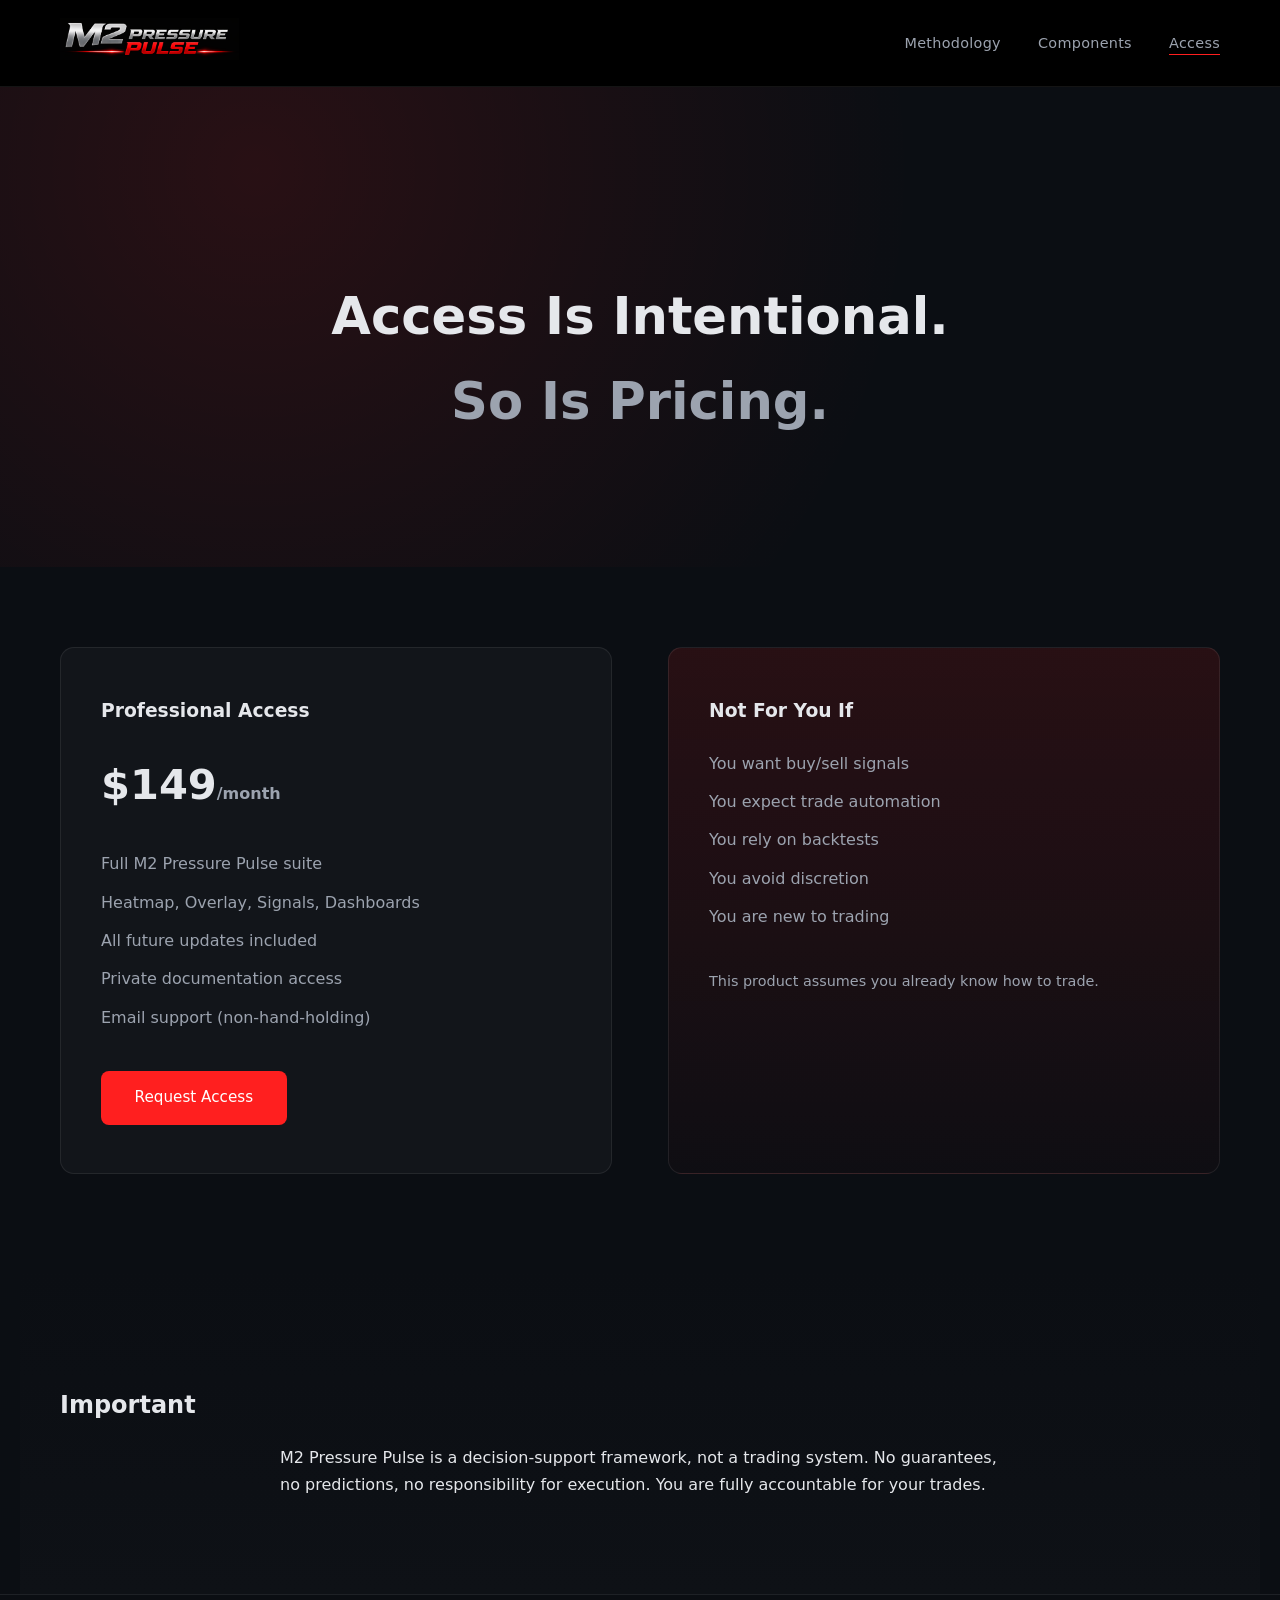
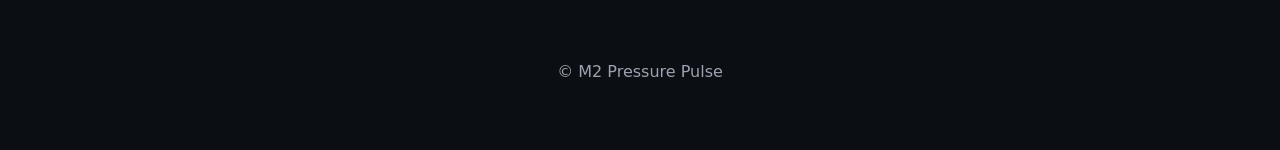
==== pricing.html @ 41ab306d "Add files via upload" ====
<!DOCTYPE html>
<html lang="en">
<head>
  <meta charset="UTF-8" />
  <title>M2 Pressure Pulse — Access</title>
  <meta name="viewport" content="width=device-width, initial-scale=1.0" />
  <link rel="stylesheet" href="styles.css" />
</head>
<body>

<!-- ================= HEADER ================= -->
<header class="site-header">
  <div class="header-inner">
    <div class="logo">
      <img src="logo.png" alt="M2 Pressure Pulse Logo" />
    </div>

    <nav class="nav">
      <a href="index.html#methodology">Methodology</a>
      <a href="index.html#components">Components</a>
      <a href="pricing.html" class="nav-cta">Access</a>
    </nav>
  </div>
</header>

<!-- ================= PRICING HERO ================= -->
<section class="hero hero-offset">
  <div class="hero-inner pricing-hero">

    <h1>
      Access Is Intentional.<br />
      <span>So Is Pricing.</span>
    </h1>

    <p class="hero-sub">
      
    </p>

  </div>
</section>

<!-- ================= PRICING ================= -->
<section class="section pricing-section">

  <div class="pricing-grid">

    <!-- CORE PLAN -->
    <div class="pricing-card">
      <h3>Professional Access</h3>

      <div class="price">
        $149<span>/month</span>
      </div>

      <ul>
        <li>Full M2 Pressure Pulse suite</li>
        <li>Heatmap, Overlay, Signals, Dashboards</li>
        <li>All future updates included</li>
        <li>Private documentation access</li>
        <li>Email support (non-hand-holding)</li>
      </ul>

      <a class="btn primary">Request Access</a>
    </div>

    <!-- FILTER CARD -->
    <div class="pricing-card pricing-filter">
      <h3>Not For You If</h3>

      <ul>
        <li>You want buy/sell signals</li>
        <li>You expect trade automation</li>
        <li>You rely on backtests</li>
        <li>You avoid discretion</li>
        <li>You are new to trading</li>
      </ul>

      <p class="filter-note">
        This product assumes you already know how to trade.
      </p>
    </div>

  </div>

</section>

<!-- ================= DISCLAIMER ================= -->
<section class="section section-dark">
  <h2>Important</h2>

  <p class="muted max-text">
    M2 Pressure Pulse is a decision-support framework, not a trading system.
    No guarantees, no predictions, no responsibility for execution.
    You are fully accountable for your trades.
  </p>
</section>

<!-- ================= FOOTER ================= -->
<footer>
  <p>© M2 Pressure Pulse</p>
</footer>

</body>
</html>
---- styles.css ----
:root {
  --bg: #0b0e13;
  --bg-soft: #0e1116;
  --fg: #e5e7eb;
  --muted: #9ca3af;
  --accent: #ff1f1f;
  --border: rgba(255,255,255,0.08);
}

* {
  box-sizing: border-box;
}

body {
  margin: 0;
  font-family: Inter, system-ui, sans-serif;
  background: var(--bg);
  color: var(--fg);
  line-height: 1.65;
}

/* ================= HEADER ================= */
.site-header {
  position: fixed;
  top: 0;
  width: 100%;
  background: #000;
  border-bottom: 1px solid var(--border);
  z-index: 100;
}

.header-inner {
  max-width: 1240px;
  margin: auto;
  padding: 1.1rem 2.5rem;
  display: flex;
  align-items: center;
  justify-content: space-between;
}

.logo img {
  height: 42px;
}

.nav a {
  margin-left: 2rem;
  text-decoration: none;
  color: var(--muted);
  font-size: 0.9rem;
  letter-spacing: 0.02em;
}

.nav a:hover {
  color: var(--fg);
}

.nav-cta {
  border-bottom: 1px solid var(--accent);
  padding-bottom: 3px;
}

/* ================= HERO ================= */
.hero {
  position: relative;
  background: radial-gradient(
    circle at 20% 30%,
    rgba(255,31,31,0.12),
    transparent 60%
  );
}

.hero-offset {
  padding-top: 8rem;
}

.hero-bg-glow {
  position: absolute;
  inset: 0;
  background: linear-gradient(180deg, transparent, var(--bg));
  pointer-events: none;
}

.hero-inner {
  max-width: 1240px;
  margin: auto;
  padding: 6.5rem 2.5rem;
  position: relative;
}

.hero-grid {
  display: grid;
  grid-template-columns: 1.2fr 0.8fr;
  gap: 5rem;
  align-items: center;
}

.hero h1 {
  font-size: 3.2rem;
  font-weight: 600;
  margin-bottom: 1.2rem;
}

.hero h1 span {
  color: var(--muted);
}

.hero-sub {
  font-size: 1.1rem;
  color: var(--muted);
  max-width: 620px;
}

/* ================= HERO VISUAL ================= */
.visual-frame {
  position: relative;
  padding: 1rem;
  border-radius: 16px;
  background: linear-gradient(
    180deg,
    rgba(255,255,255,0.06),
    rgba(255,255,255,0.01)
  );
}

.visual-frame img {
  width: 100%;
  border-radius: 12px;
}

/* ================= CTA ================= */
.cta {
  margin-top: 2.5rem;
}

.btn {
  display: inline-block;
  padding: 0.9rem 2.1rem;
  border-radius: 8px;
  text-decoration: none;
  font-size: 0.95rem;
}

.primary {
  background: var(--accent);
  color: #fff;
}

.secondary {
  border: 1px solid var(--muted);
  color: var(--muted);
  margin-left: 1rem;
}

.large {
  font-size: 1.05rem;
  padding: 1rem 2.5rem;
}

/* ================= SECTIONS ================= */
.section {
  max-width: 1240px;
  margin: auto;
  padding: 6rem 2.5rem;
}

.section-dark {
  background: linear-gradient(180deg, var(--bg), var(--bg-soft));
}

.section-accent {
  background: radial-gradient(
    circle at center,
    rgba(255,31,31,0.15),
    transparent 70%
  );
  text-align: center;
}

.section-header {
  max-width: 600px;
  margin-bottom: 4rem;
}

.section-sub {
  color: var(--muted);
  margin-top: 0.75rem;
}

/* ================= PHILOSOPHY ================= */
.philosophy-grid {
  display: grid;
  grid-template-columns: 1fr 1fr;
  gap: 3rem;
}

/* ================= COMPONENTS ================= */
.component-grid {
  display: grid;
  grid-template-columns: repeat(auto-fit, minmax(280px, 1fr));
  gap: 3rem;
}

.card {
  border-radius: 14px;
  background: rgba(255,255,255,0.03);
  border: 1px solid var(--border);
}

.card-component {
  display: flex;
  flex-direction: column;
  overflow: hidden;
  min-height: 460px;
}

.card-content {
  padding: 2rem;
}

.card-content p {
  color: var(--muted);
}

.card-image {
  height: 190px;
  border-top: 1px solid var(--border);
}

.card-image img {
  width: 100%;
  height: 100%;
  object-fit: cover;
  opacity: 0.92;
}

/* ================= ACCESS ================= */
.access-lead {
  max-width: 560px;
  margin: auto;
  margin-bottom: 3rem;
  color: var(--muted);
}

/* ================= FOOTER ================= */
footer {
  padding: 3rem;
  text-align: center;
  color: var(--muted);
  border-top: 1px solid var(--border);
}

/* ================= MOBILE ================= */
@media (max-width: 900px) {
  .hero-grid,
  .philosophy-grid {
    grid-template-columns: 1fr;
  }

  .hero h1 {
    font-size: 2.4rem;
  }
}

/* ================= PRICING ================= */
.pricing-hero {
  text-align: center;
}

.pricing-section {
  padding-top: 5rem;
}

.pricing-grid {
  display: grid;
  grid-template-columns: 1fr 1fr;
  gap: 3.5rem;
  align-items: stretch;
}

.pricing-card {
  border: 1px solid var(--border);
  border-radius: 14px;
  padding: 3rem 2.5rem;
  background: rgba(255,255,255,0.03);
}

.pricing-card h3 {
  margin-top: 0;
  margin-bottom: 1.5rem;
}

.price {
  font-size: 2.6rem;
  font-weight: 600;
  margin-bottom: 2rem;
}

.price span {
  font-size: 1rem;
  color: var(--muted);
}

.pricing-card ul {
  list-style: none;
  padding-left: 0;
  margin-bottom: 2.5rem;
}

.pricing-card li {
  margin-bottom: 0.75rem;
  color: var(--muted);
}

/* FILTER CARD */
.pricing-filter {
  background: linear-gradient(
    180deg,
    rgba(255,31,31,0.12),
    rgba(255,31,31,0.02)
  );
}

.filter-note {
  margin-top: 2rem;
  color: var(--muted);
  font-size: 0.9rem;
}

/* TEXT LIMIT */
.max-text {
  max-width: 720px;
  margin: auto;
}

/* MOBILE */
@media (max-width: 900px) {
  .pricing-grid {
    grid-template-columns: 1fr;
  }
}
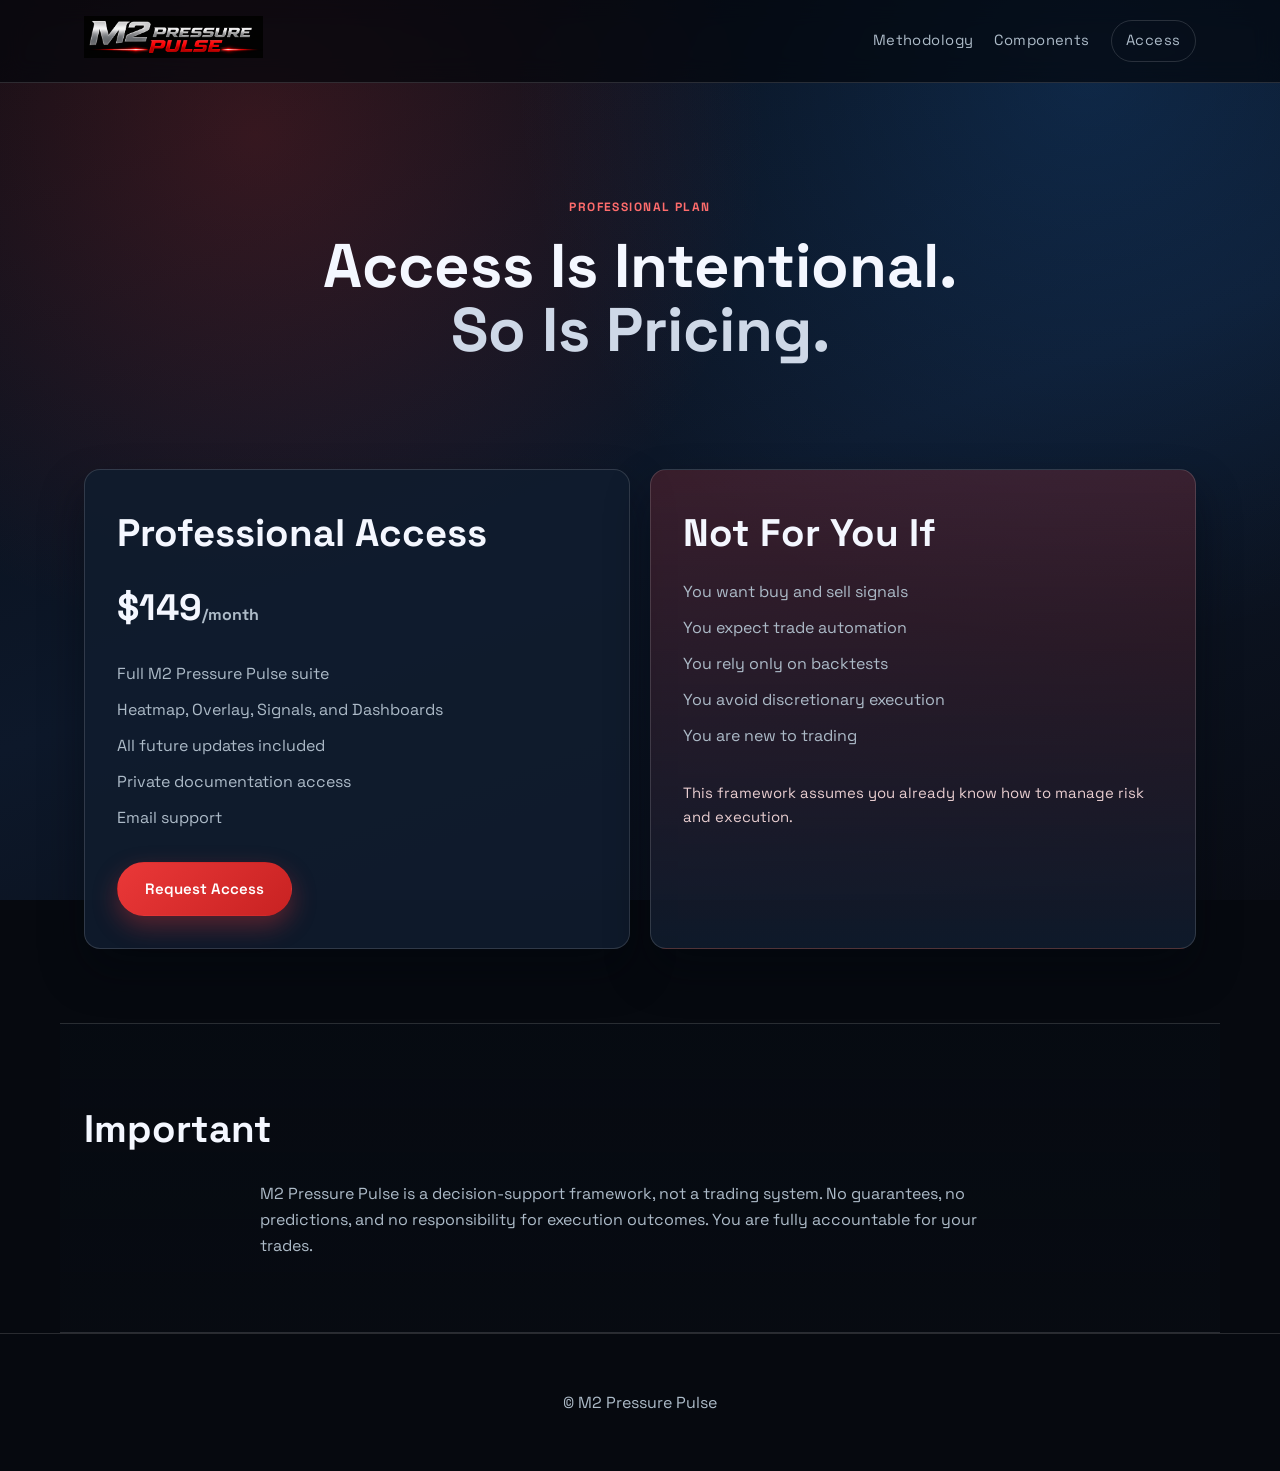
==== commit 637ab1ba: "Uplift site design and add GitHub Pages deployment workflow" ====
--- a/pricing.html
+++ b/pricing.html
@@ -1,104 +1,92 @@
-<!DOCTYPE html>
-<html lang="en">
-<head>
-  <meta charset="UTF-8" />
-  <title>M2 Pressure Pulse — Access</title>
-  <meta name="viewport" content="width=device-width, initial-scale=1.0" />
-  <link rel="stylesheet" href="styles.css" />
-</head>
-<body>
-
-<!-- ================= HEADER ================= -->
-<header class="site-header">
-  <div class="header-inner">
-    <div class="logo">
-      <img src="logo.png" alt="M2 Pressure Pulse Logo" />
-    </div>
-
-    <nav class="nav">
-      <a href="index.html#methodology">Methodology</a>
-      <a href="index.html#components">Components</a>
-      <a href="pricing.html" class="nav-cta">Access</a>
-    </nav>
-  </div>
-</header>
-
-<!-- ================= PRICING HERO ================= -->
-<section class="hero hero-offset">
-  <div class="hero-inner pricing-hero">
-
-    <h1>
-      Access Is Intentional.<br />
-      <span>So Is Pricing.</span>
-    </h1>
-
-    <p class="hero-sub">
-      
-    </p>
-
-  </div>
-</section>
-
-<!-- ================= PRICING ================= -->
-<section class="section pricing-section">
-
-  <div class="pricing-grid">
-
-    <!-- CORE PLAN -->
-    <div class="pricing-card">
-      <h3>Professional Access</h3>
-
-      <div class="price">
-        $149<span>/month</span>
-      </div>
-
-      <ul>
-        <li>Full M2 Pressure Pulse suite</li>
-        <li>Heatmap, Overlay, Signals, Dashboards</li>
-        <li>All future updates included</li>
-        <li>Private documentation access</li>
-        <li>Email support (non-hand-holding)</li>
-      </ul>
-
-      <a class="btn primary">Request Access</a>
-    </div>
-
-    <!-- FILTER CARD -->
-    <div class="pricing-card pricing-filter">
-      <h3>Not For You If</h3>
-
-      <ul>
-        <li>You want buy/sell signals</li>
-        <li>You expect trade automation</li>
-        <li>You rely on backtests</li>
-        <li>You avoid discretion</li>
-        <li>You are new to trading</li>
-      </ul>
-
-      <p class="filter-note">
-        This product assumes you already know how to trade.
-      </p>
-    </div>
-
-  </div>
-
-</section>
-
-<!-- ================= DISCLAIMER ================= -->
-<section class="section section-dark">
-  <h2>Important</h2>
-
-  <p class="muted max-text">
-    M2 Pressure Pulse is a decision-support framework, not a trading system.
-    No guarantees, no predictions, no responsibility for execution.
-    You are fully accountable for your trades.
-  </p>
-</section>
-
-<!-- ================= FOOTER ================= -->
-<footer>
-  <p>© M2 Pressure Pulse</p>
-</footer>
-
-</body>
+<!DOCTYPE html>
+<html lang="en">
+<head>
+  <meta charset="UTF-8" />
+  <meta name="viewport" content="width=device-width, initial-scale=1.0" />
+  <title>M2 Pressure Pulse - Access</title>
+  <meta name="description" content="Request professional access to the M2 Pressure Pulse suite." />
+  <link rel="preconnect" href="https://fonts.googleapis.com" />
+  <link rel="preconnect" href="https://fonts.gstatic.com" crossorigin />
+  <link href="https://fonts.googleapis.com/css2?family=Space+Grotesk:wght@400;500;600;700&display=swap" rel="stylesheet" />
+  <link rel="stylesheet" href="styles.css" />
+</head>
+<body>
+<div class="page-bg"></div>
+
+<header class="site-header">
+  <div class="header-inner">
+    <a class="logo" href="index.html">
+      <img src="logo.png" alt="M2 Pressure Pulse logo" />
+    </a>
+
+    <nav class="nav">
+      <a href="index.html#methodology">Methodology</a>
+      <a href="index.html#components">Components</a>
+      <a href="pricing.html" class="nav-cta">Access</a>
+    </nav>
+  </div>
+</header>
+
+<main>
+  <section class="hero hero-offset">
+    <div class="hero-inner pricing-hero reveal">
+      <p class="kicker">Professional Plan</p>
+      <h1>
+        Access Is Intentional.<br />
+        <span>So Is Pricing.</span>
+      </h1>
+    </div>
+  </section>
+
+  <section class="section pricing-section">
+    <div class="pricing-grid">
+      <article class="pricing-card reveal">
+        <h2>Professional Access</h2>
+        <div class="price">
+          $149<span>/month</span>
+        </div>
+
+        <ul>
+          <li>Full M2 Pressure Pulse suite</li>
+          <li>Heatmap, Overlay, Signals, and Dashboards</li>
+          <li>All future updates included</li>
+          <li>Private documentation access</li>
+          <li>Email support</li>
+        </ul>
+
+        <a class="btn primary" href="#">Request Access</a>
+      </article>
+
+      <article class="pricing-card pricing-filter reveal-delay">
+        <h2>Not For You If</h2>
+        <ul>
+          <li>You want buy and sell signals</li>
+          <li>You expect trade automation</li>
+          <li>You rely only on backtests</li>
+          <li>You avoid discretionary execution</li>
+          <li>You are new to trading</li>
+        </ul>
+
+        <p class="filter-note">
+          This framework assumes you already know how to manage risk and execution.
+        </p>
+      </article>
+    </div>
+  </section>
+
+  <section class="section section-dark">
+    <h2>Important</h2>
+
+    <p class="muted max-text">
+      M2 Pressure Pulse is a decision-support framework, not a trading system.
+      No guarantees, no predictions, and no responsibility for execution outcomes.
+      You are fully accountable for your trades.
+    </p>
+  </section>
+</main>
+
+<footer>
+  <p>&copy; M2 Pressure Pulse</p>
+</footer>
+</body>
 </html>
--- a/styles.css
+++ b/styles.css
@@ -1,340 +1,435 @@
-:root {
-  --bg: #0b0e13;
-  --bg-soft: #0e1116;
-  --fg: #e5e7eb;
-  --muted: #9ca3af;
-  --accent: #ff1f1f;
-  --border: rgba(255,255,255,0.08);
+:root {
+  --bg: #06090f;
+  --bg-soft: #0f1725;
+  --surface: rgba(15, 23, 37, 0.74);
+  --surface-strong: rgba(16, 28, 46, 0.9);
+  --fg: #f4f7ff;
+  --muted: #adbbc8;
+  --accent: #ea3838;
+  --accent-soft: rgba(234, 56, 56, 0.2);
+  --line: rgba(255, 255, 255, 0.14);
+  --shadow: 0 22px 44px rgba(2, 6, 14, 0.45);
+}
+
+* {
+  box-sizing: border-box;
+}
+
+html {
+  scroll-behavior: smooth;
+}
+
+body {
+  margin: 0;
+  font-family: "Space Grotesk", "Segoe UI", sans-serif;
+  background: var(--bg);
+  color: var(--fg);
+  line-height: 1.6;
+}
+
+.page-bg {
+  position: fixed;
+  inset: 0;
+  pointer-events: none;
+  z-index: -1;
+  background:
+    radial-gradient(circle at 20% 15%, rgba(234, 56, 56, 0.2), transparent 40%),
+    radial-gradient(circle at 85% 8%, rgba(33, 140, 255, 0.17), transparent 42%),
+    linear-gradient(160deg, #070b12 0%, #0d182a 55%, #090c14 100%);
+}
+
+.site-header {
+  position: fixed;
+  top: 0;
+  width: 100%;
+  backdrop-filter: blur(12px);
+  background: rgba(3, 6, 12, 0.7);
+  border-bottom: 1px solid var(--line);
+  z-index: 100;
+}
+
+.header-inner {
+  max-width: 1160px;
+  margin: 0 auto;
+  padding: 1rem 1.5rem;
+  display: flex;
+  align-items: center;
+  justify-content: space-between;
+}
+
+.logo img {
+  height: 42px;
+}
+
+.nav {
+  display: flex;
+  align-items: center;
+  gap: 1.3rem;
+}
+
+.nav a {
+  text-decoration: none;
+  color: var(--muted);
+  font-size: 0.92rem;
+  letter-spacing: 0.03em;
+  transition: color 0.25s ease;
+}
+
+.nav a:hover {
+  color: var(--fg);
+}
+
+.nav-cta {
+  color: var(--fg);
+  padding: 0.5rem 0.9rem;
+  border: 1px solid var(--line);
+  border-radius: 999px;
+}
+
+.hero {
+  position: relative;
+}
+
+.hero-offset {
+  padding-top: 6rem;
+}
+
+.hero-bg-glow {
+  position: absolute;
+  inset: 0;
+  background: linear-gradient(180deg, transparent, rgba(6, 9, 15, 0.68));
+  pointer-events: none;
+}
+
+.hero-inner {
+  max-width: 1160px;
+  margin: 0 auto;
+  padding: 6.4rem 1.5rem 4.4rem;
+  position: relative;
+}
+
+.hero-grid {
+  display: grid;
+  grid-template-columns: 1.15fr 0.85fr;
+  gap: 3rem;
+  align-items: center;
+}
+
+.kicker {
+  margin: 0 0 1rem;
+  color: #ff6c6c;
+  text-transform: uppercase;
+  letter-spacing: 0.12em;
+  font-size: 0.75rem;
+  font-weight: 700;
+}
+
+.hero h1 {
+  margin: 0;
+  font-size: clamp(2.3rem, 6vw, 3.85rem);
+  line-height: 1.04;
+}
+
+.hero h1 span {
+  color: #ced8e7;
+}
+
+.hero-sub {
+  font-size: 1.08rem;
+  color: var(--muted);
+  max-width: 640px;
+  margin-top: 1.4rem;
+}
+
+.visual-frame {
+  padding: 0.9rem;
+  border-radius: 18px;
+  border: 1px solid var(--line);
+  background: linear-gradient(180deg, rgba(255, 255, 255, 0.09), rgba(255, 255, 255, 0.01));
+  box-shadow: var(--shadow);
+}
+
+.visual-frame img {
+  width: 100%;
+  display: block;
+  border-radius: 11px;
+}
+
+.cta {
+  margin-top: 2.1rem;
+  display: flex;
+  flex-wrap: wrap;
+  gap: 0.8rem;
+}
+
+.btn {
+  display: inline-block;
+  padding: 0.88rem 1.7rem;
+  border-radius: 999px;
+  text-decoration: none;
+  font-weight: 600;
+  font-size: 0.94rem;
+  border: 1px solid transparent;
+  transition: transform 0.2s ease, box-shadow 0.2s ease, background 0.2s ease;
+}
+
+.btn:hover {
+  transform: translateY(-1px);
+}
+
+.primary {
+  background: linear-gradient(135deg, #ea3838, #c82222);
+  color: #fff;
+  box-shadow: 0 10px 24px rgba(234, 56, 56, 0.34);
+}
+
+.secondary {
+  border-color: var(--line);
+  color: var(--fg);
+  background: rgba(255, 255, 255, 0.03);
+}
+
+.large {
+  font-size: 1rem;
+  padding: 1rem 2.3rem;
+}
+
+.section {
+  max-width: 1160px;
+  margin: 0 auto;
+  padding: 4.6rem 1.5rem;
+}
+
+.section h2 {
+  margin: 0;
+  font-size: clamp(1.7rem, 4vw, 2.4rem);
+}
+
+.section-dark {
+  border-top: 1px solid var(--line);
+  border-bottom: 1px solid var(--line);
+  background: linear-gradient(180deg, rgba(8, 14, 23, 0.4), rgba(8, 12, 19, 0.65));
+}
+
+.section-header {
+  max-width: 680px;
+  margin-bottom: 2.3rem;
+}
+
+.section-sub,
+.muted {
+  color: var(--muted);
+}
+
+.philosophy-grid {
+  display: grid;
+  grid-template-columns: 1fr 1fr;
+  gap: 2rem;
+  margin-top: 1.6rem;
+}
+
+.component-grid {
+  display: grid;
+  grid-template-columns: repeat(2, minmax(0, 1fr));
+  gap: 1.2rem;
+}
+
+.card {
+  border-radius: 16px;
+  border: 1px solid var(--line);
+  background: var(--surface);
+  box-shadow: var(--shadow);
+}
+
+.card-component {
+  min-height: 218px;
+  position: relative;
+  overflow: hidden;
+}
+
+.card-component::after {
+  content: "";
+  position: absolute;
+  inset: 0;
+  background: linear-gradient(120deg, transparent 40%, var(--accent-soft), transparent 82%);
+  opacity: 0;
+  transition: opacity 0.3s ease;
+}
+
+.card-component:hover::after {
+  opacity: 1;
+}
+
+.card-content {
+  padding: 1.8rem;
+  position: relative;
+  z-index: 2;
+}
+
+.card-label {
+  margin: 0 0 0.8rem;
+  color: #ff7d7d;
+  font-size: 0.75rem;
+  font-weight: 700;
+  letter-spacing: 0.1em;
+}
+
+.card-content h3 {
+  margin: 0;
+  font-size: 1.4rem;
+}
+
+.card-content p {
+  margin-top: 0.75rem;
+  color: var(--muted);
+}
+
+.section-accent {
+  text-align: center;
+  padding-top: 4.2rem;
+  padding-bottom: 5.6rem;
+}
+
+.access-lead {
+  max-width: 560px;
+  margin: 1.1rem auto 0;
+  color: var(--muted);
+}
+
+.pricing-hero {
+  text-align: center;
+}
+
+.pricing-section {
+  padding-top: 2.3rem;
+}
+
+.pricing-grid {
+  display: grid;
+  grid-template-columns: 1fr 1fr;
+  gap: 1.2rem;
+  align-items: stretch;
+}
+
+.pricing-card {
+  border: 1px solid var(--line);
+  border-radius: 16px;
+  padding: 2rem;
+  background: var(--surface-strong);
+  box-shadow: var(--shadow);
+}
+
+.pricing-card h2 {
+  margin-top: 0;
+  margin-bottom: 1rem;
+}
+
+.price {
+  font-size: 2.3rem;
+  font-weight: 700;
+  margin-bottom: 1.4rem;
+}
+
+.price span {
+  font-size: 1rem;
+  color: var(--muted);
+}
+
+.pricing-card ul {
+  list-style: none;
+  padding-left: 0;
+  margin-bottom: 2rem;
+}
+
+.pricing-card li {
+  margin-bottom: 0.65rem;
+  color: var(--muted);
+}
+
+.pricing-filter {
+  background: linear-gradient(180deg, rgba(234, 56, 56, 0.2), rgba(16, 28, 46, 0.88));
+}
+
+.filter-note {
+  margin-top: 1.5rem;
+  color: #e9ced0;
+  font-size: 0.93rem;
+}
+
+.max-text {
+  max-width: 760px;
+  margin: 1.4rem auto 0;
+}
+
+footer {
+  padding: 2.5rem 1rem;
+  text-align: center;
+  color: var(--muted);
+  border-top: 1px solid var(--line);
+}
+
+.reveal,
+.reveal-delay {
+  animation: rise 0.65s ease both;
+}
+
+.reveal-delay {
+  animation-delay: 0.18s;
+}
+
+@keyframes rise {
+  from {
+    opacity: 0;
+    transform: translateY(10px);
+  }
+  to {
+    opacity: 1;
+    transform: translateY(0);
+  }
+}
+
+@media (max-width: 980px) {
+  .hero-grid,
+  .philosophy-grid,
+  .pricing-grid,
+  .component-grid {
+    grid-template-columns: 1fr;
+  }
+
+  .hero-inner {
+    padding-top: 4.8rem;
+  }
+
+  .nav {
+    gap: 0.75rem;
+  }
+
+  .nav a {
+    font-size: 0.82rem;
+  }
+}
+
+@media (max-width: 640px) {
+  .header-inner {
+    padding: 0.9rem 0.95rem;
+  }
+
+  .logo img {
+    height: 35px;
+  }
+
+  .hero-offset {
+    padding-top: 5.5rem;
+  }
+
+  .hero-inner,
+  .section {
+    padding-left: 0.95rem;
+    padding-right: 0.95rem;
+  }
+
+  .btn {
+    width: 100%;
+    text-align: center;
+  }
 }
-
-* {
-  box-sizing: border-box;
-}
-
-body {
-  margin: 0;
-  font-family: Inter, system-ui, sans-serif;
-  background: var(--bg);
-  color: var(--fg);
-  line-height: 1.65;
-}
-
-/* ================= HEADER ================= */
-.site-header {
-  position: fixed;
-  top: 0;
-  width: 100%;
-  background: #000;
-  border-bottom: 1px solid var(--border);
-  z-index: 100;
-}
-
-.header-inner {
-  max-width: 1240px;
-  margin: auto;
-  padding: 1.1rem 2.5rem;
-  display: flex;
-  align-items: center;
-  justify-content: space-between;
-}
-
-.logo img {
-  height: 42px;
-}
-
-.nav a {
-  margin-left: 2rem;
-  text-decoration: none;
-  color: var(--muted);
-  font-size: 0.9rem;
-  letter-spacing: 0.02em;
-}
-
-.nav a:hover {
-  color: var(--fg);
-}
-
-.nav-cta {
-  border-bottom: 1px solid var(--accent);
-  padding-bottom: 3px;
-}
-
-/* ================= HERO ================= */
-.hero {
-  position: relative;
-  background: radial-gradient(
-    circle at 20% 30%,
-    rgba(255,31,31,0.12),
-    transparent 60%
-  );
-}
-
-.hero-offset {
-  padding-top: 8rem;
-}
-
-.hero-bg-glow {
-  position: absolute;
-  inset: 0;
-  background: linear-gradient(180deg, transparent, var(--bg));
-  pointer-events: none;
-}
-
-.hero-inner {
-  max-width: 1240px;
-  margin: auto;
-  padding: 6.5rem 2.5rem;
-  position: relative;
-}
-
-.hero-grid {
-  display: grid;
-  grid-template-columns: 1.2fr 0.8fr;
-  gap: 5rem;
-  align-items: center;
-}
-
-.hero h1 {
-  font-size: 3.2rem;
-  font-weight: 600;
-  margin-bottom: 1.2rem;
-}
-
-.hero h1 span {
-  color: var(--muted);
-}
-
-.hero-sub {
-  font-size: 1.1rem;
-  color: var(--muted);
-  max-width: 620px;
-}
-
-/* ================= HERO VISUAL ================= */
-.visual-frame {
-  position: relative;
-  padding: 1rem;
-  border-radius: 16px;
-  background: linear-gradient(
-    180deg,
-    rgba(255,255,255,0.06),
-    rgba(255,255,255,0.01)
-  );
-}
-
-.visual-frame img {
-  width: 100%;
-  border-radius: 12px;
-}
-
-/* ================= CTA ================= */
-.cta {
-  margin-top: 2.5rem;
-}
-
-.btn {
-  display: inline-block;
-  padding: 0.9rem 2.1rem;
-  border-radius: 8px;
-  text-decoration: none;
-  font-size: 0.95rem;
-}
-
-.primary {
-  background: var(--accent);
-  color: #fff;
-}
-
-.secondary {
-  border: 1px solid var(--muted);
-  color: var(--muted);
-  margin-left: 1rem;
-}
-
-.large {
-  font-size: 1.05rem;
-  padding: 1rem 2.5rem;
-}
-
-/* ================= SECTIONS ================= */
-.section {
-  max-width: 1240px;
-  margin: auto;
-  padding: 6rem 2.5rem;
-}
-
-.section-dark {
-  background: linear-gradient(180deg, var(--bg), var(--bg-soft));
-}
-
-.section-accent {
-  background: radial-gradient(
-    circle at center,
-    rgba(255,31,31,0.15),
-    transparent 70%
-  );
-  text-align: center;
-}
-
-.section-header {
-  max-width: 600px;
-  margin-bottom: 4rem;
-}
-
-.section-sub {
-  color: var(--muted);
-  margin-top: 0.75rem;
-}
-
-/* ================= PHILOSOPHY ================= */
-.philosophy-grid {
-  display: grid;
-  grid-template-columns: 1fr 1fr;
-  gap: 3rem;
-}
-
-/* ================= COMPONENTS ================= */
-.component-grid {
-  display: grid;
-  grid-template-columns: repeat(auto-fit, minmax(280px, 1fr));
-  gap: 3rem;
-}
-
-.card {
-  border-radius: 14px;
-  background: rgba(255,255,255,0.03);
-  border: 1px solid var(--border);
-}
-
-.card-component {
-  display: flex;
-  flex-direction: column;
-  overflow: hidden;
-  min-height: 460px;
-}
-
-.card-content {
-  padding: 2rem;
-}
-
-.card-content p {
-  color: var(--muted);
-}
-
-.card-image {
-  height: 190px;
-  border-top: 1px solid var(--border);
-}
-
-.card-image img {
-  width: 100%;
-  height: 100%;
-  object-fit: cover;
-  opacity: 0.92;
-}
-
-/* ================= ACCESS ================= */
-.access-lead {
-  max-width: 560px;
-  margin: auto;
-  margin-bottom: 3rem;
-  color: var(--muted);
-}
-
-/* ================= FOOTER ================= */
-footer {
-  padding: 3rem;
-  text-align: center;
-  color: var(--muted);
-  border-top: 1px solid var(--border);
-}
-
-/* ================= MOBILE ================= */
-@media (max-width: 900px) {
-  .hero-grid,
-  .philosophy-grid {
-    grid-template-columns: 1fr;
-  }
-
-  .hero h1 {
-    font-size: 2.4rem;
-  }
-}
-
-/* ================= PRICING ================= */
-.pricing-hero {
-  text-align: center;
-}
-
-.pricing-section {
-  padding-top: 5rem;
-}
-
-.pricing-grid {
-  display: grid;
-  grid-template-columns: 1fr 1fr;
-  gap: 3.5rem;
-  align-items: stretch;
-}
-
-.pricing-card {
-  border: 1px solid var(--border);
-  border-radius: 14px;
-  padding: 3rem 2.5rem;
-  background: rgba(255,255,255,0.03);
-}
-
-.pricing-card h3 {
-  margin-top: 0;
-  margin-bottom: 1.5rem;
-}
-
-.price {
-  font-size: 2.6rem;
-  font-weight: 600;
-  margin-bottom: 2rem;
-}
-
-.price span {
-  font-size: 1rem;
-  color: var(--muted);
-}
-
-.pricing-card ul {
-  list-style: none;
-  padding-left: 0;
-  margin-bottom: 2.5rem;
-}
-
-.pricing-card li {
-  margin-bottom: 0.75rem;
-  color: var(--muted);
-}
-
-/* FILTER CARD */
-.pricing-filter {
-  background: linear-gradient(
-    180deg,
-    rgba(255,31,31,0.12),
-    rgba(255,31,31,0.02)
-  );
-}
-
-.filter-note {
-  margin-top: 2rem;
-  color: var(--muted);
-  font-size: 0.9rem;
-}
-
-/* TEXT LIMIT */
-.max-text {
-  max-width: 720px;
-  margin: auto;
-}
-
-/* MOBILE */
-@media (max-width: 900px) {
-  .pricing-grid {
-    grid-template-columns: 1fr;
-  }
-}
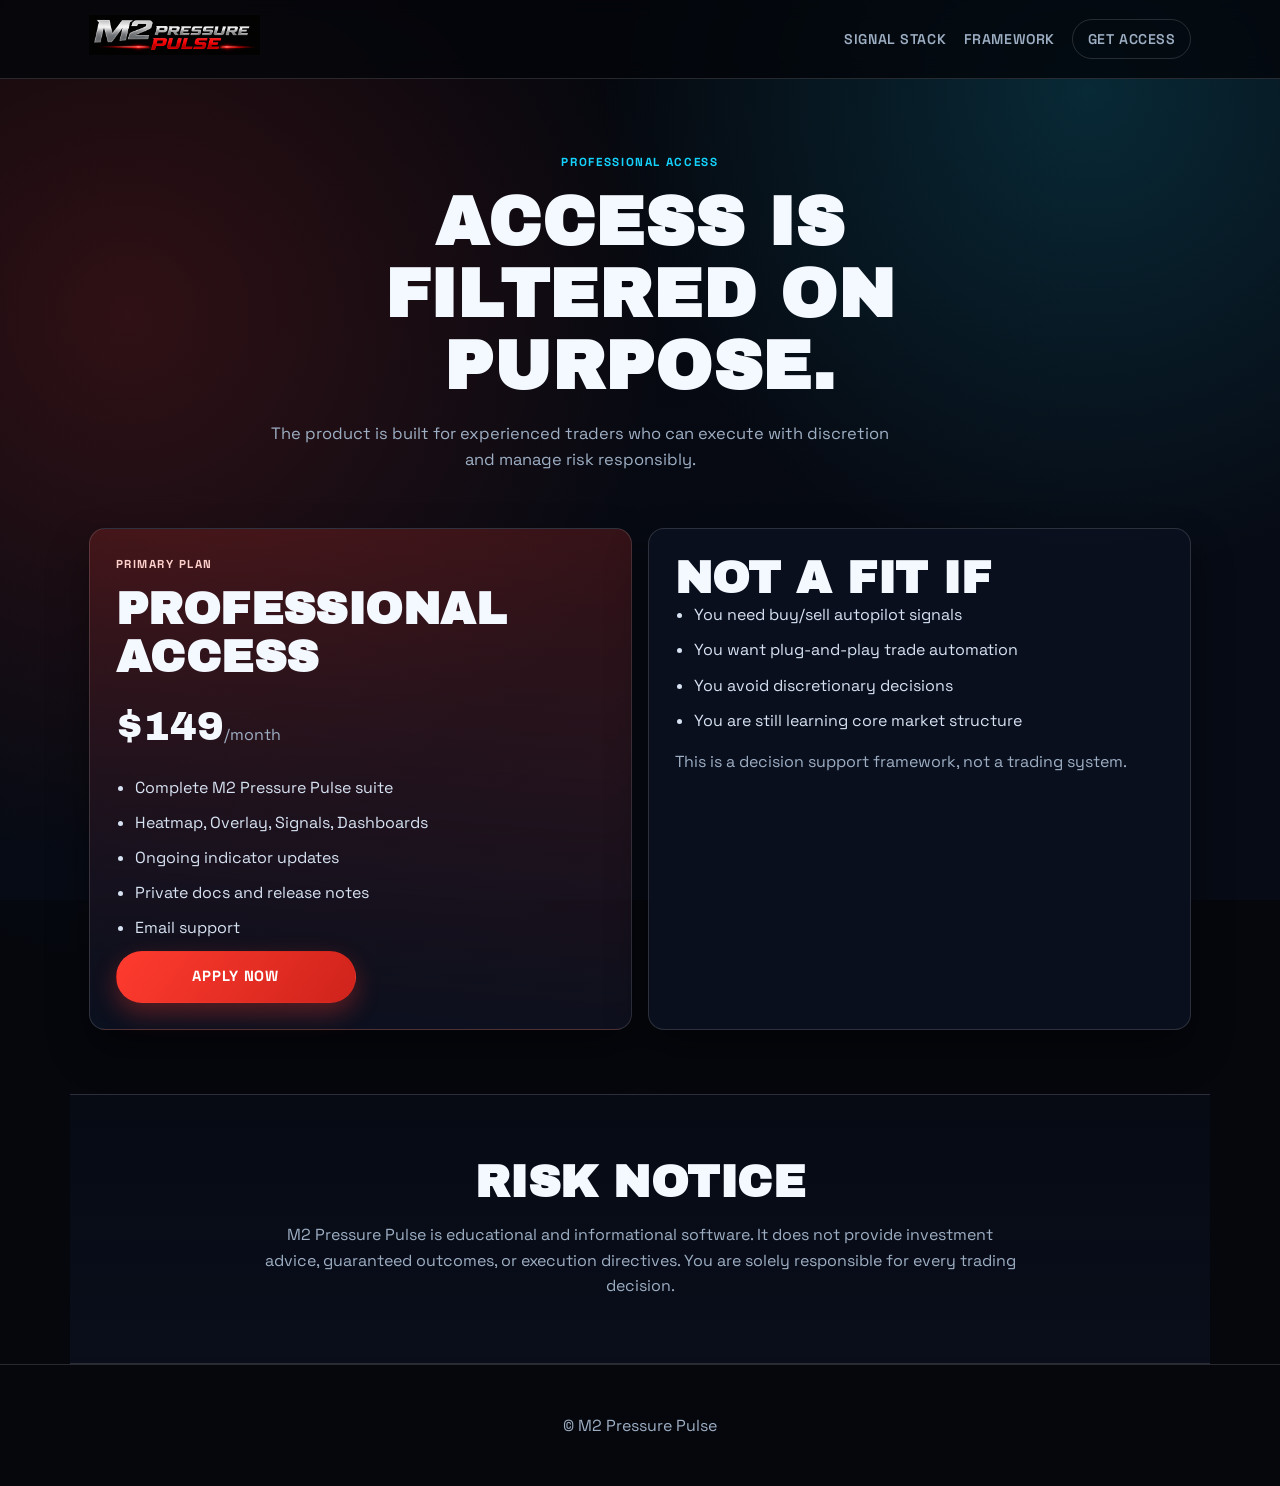
==== commit db32c3f2: "Overhaul landing site with bold trading-focused design system" ====
--- a/pricing.html
+++ b/pricing.html
@@ -3,84 +3,76 @@
 <head>
   <meta charset="UTF-8" />
   <meta name="viewport" content="width=device-width, initial-scale=1.0" />
-  <title>M2 Pressure Pulse - Access</title>
-  <meta name="description" content="Request professional access to the M2 Pressure Pulse suite." />
+  <title>M2 Pressure Pulse | Access</title>
+  <meta name="description" content="Professional access for the M2 Pressure Pulse TradingView framework." />
   <link rel="preconnect" href="https://fonts.googleapis.com" />
   <link rel="preconnect" href="https://fonts.gstatic.com" crossorigin />
-  <link href="https://fonts.googleapis.com/css2?family=Space+Grotesk:wght@400;500;600;700&display=swap" rel="stylesheet" />
+  <link href="https://fonts.googleapis.com/css2?family=Archivo+Black&family=Space+Grotesk:wght@400;500;600;700&display=swap" rel="stylesheet" />
   <link rel="stylesheet" href="styles.css" />
 </head>
 <body>
-<div class="page-bg"></div>
+<div class="aurora" aria-hidden="true"></div>
 
 <header class="site-header">
   <div class="header-inner">
     <a class="logo" href="index.html">
-      <img src="logo.png" alt="M2 Pressure Pulse logo" />
+      <img src="logo.png" alt="M2 Pressure Pulse" />
     </a>
 
     <nav class="nav">
-      <a href="index.html#methodology">Methodology</a>
-      <a href="index.html#components">Components</a>
-      <a href="pricing.html" class="nav-cta">Access</a>
+      <a href="index.html#signal-stack">Signal Stack</a>
+      <a href="index.html#framework">Framework</a>
+      <a href="pricing.html" class="nav-cta">Get Access</a>
     </nav>
   </div>
 </header>
 
 <main>
-  <section class="hero hero-offset">
-    <div class="hero-inner pricing-hero reveal">
-      <p class="kicker">Professional Plan</p>
-      <h1>
-        Access Is Intentional.<br />
-        <span>So Is Pricing.</span>
-      </h1>
+  <section class="hero hero-compact">
+    <div class="hero-inner center">
+      <div class="eyebrow reveal">Professional Access</div>
+      <h1 class="reveal-delay">Access is filtered on purpose.</h1>
+      <p class="hero-sub reveal-delay-2">The product is built for experienced traders who can execute with discretion and manage risk responsibly.</p>
     </div>
   </section>
 
-  <section class="section pricing-section">
+  <section class="section pricing-shell">
     <div class="pricing-grid">
-      <article class="pricing-card reveal">
+      <article class="pricing-card hot reveal-on-scroll">
+        <p class="pill">Primary Plan</p>
         <h2>Professional Access</h2>
-        <div class="price">
-          $149<span>/month</span>
-        </div>
+        <div class="price">$149<span>/month</span></div>
 
         <ul>
-          <li>Full M2 Pressure Pulse suite</li>
-          <li>Heatmap, Overlay, Signals, and Dashboards</li>
-          <li>All future updates included</li>
-          <li>Private documentation access</li>
+          <li>Complete M2 Pressure Pulse suite</li>
+          <li>Heatmap, Overlay, Signals, Dashboards</li>
+          <li>Ongoing indicator updates</li>
+          <li>Private docs and release notes</li>
           <li>Email support</li>
         </ul>
 
-        <a class="btn primary" href="#">Request Access</a>
+        <a class="btn btn-primary btn-wide" href="#">Apply Now</a>
       </article>
 
-      <article class="pricing-card pricing-filter reveal-delay">
-        <h2>Not For You If</h2>
+      <article class="pricing-card muted-card reveal-on-scroll">
+        <h2>Not A Fit If</h2>
         <ul>
-          <li>You want buy and sell signals</li>
-          <li>You expect trade automation</li>
-          <li>You rely only on backtests</li>
-          <li>You avoid discretionary execution</li>
-          <li>You are new to trading</li>
+          <li>You need buy/sell autopilot signals</li>
+          <li>You want plug-and-play trade automation</li>
+          <li>You avoid discretionary decisions</li>
+          <li>You are still learning core market structure</li>
         </ul>
 
-        <p class="filter-note">
-          This framework assumes you already know how to manage risk and execution.
-        </p>
+        <p class="note">This is a decision support framework, not a trading system.</p>
       </article>
     </div>
   </section>
 
-  <section class="section section-dark">
-    <h2>Important</h2>
-
+  <section class="section section-panel legal">
+    <h2>Risk Notice</h2>
     <p class="muted max-text">
-      M2 Pressure Pulse is a decision-support framework, not a trading system.
-      No guarantees, no predictions, and no responsibility for execution outcomes.
-      You are fully accountable for your trades.
+      M2 Pressure Pulse is educational and informational software. It does not provide investment advice,
+      guaranteed outcomes, or execution directives. You are solely responsible for every trading decision.
     </p>
   </section>
 </main>
@@ -88,5 +80,7 @@
 <footer>
   <p>&copy; M2 Pressure Pulse</p>
 </footer>
+
+<script src="script.js"></script>
 </body>
 </html>
--- a/styles.css
+++ b/styles.css
@@ -1,14 +1,15 @@
 :root {
-  --bg: #06090f;
-  --bg-soft: #0f1725;
-  --surface: rgba(15, 23, 37, 0.74);
-  --surface-strong: rgba(16, 28, 46, 0.9);
-  --fg: #f4f7ff;
-  --muted: #adbbc8;
-  --accent: #ea3838;
-  --accent-soft: rgba(234, 56, 56, 0.2);
+  --bg: #05070d;
+  --bg-2: #0b1120;
+  --surface: rgba(12, 20, 35, 0.72);
+  --surface-solid: rgba(13, 22, 38, 0.95);
+  --text: #f4f8ff;
+  --muted: #9eafc4;
   --line: rgba(255, 255, 255, 0.14);
-  --shadow: 0 22px 44px rgba(2, 6, 14, 0.45);
+  --primary: #ff3b2f;
+  --primary-dark: #cf231b;
+  --cyan: #14d4ff;
+  --glow: 0 20px 40px rgba(0, 0, 0, 0.45);
 }
 
 * {
@@ -21,415 +22,508 @@
 
 body {
   margin: 0;
+  background: radial-gradient(circle at 20% 10%, #0f1932 0%, #05070d 50%) no-repeat;
+  color: var(--text);
   font-family: "Space Grotesk", "Segoe UI", sans-serif;
-  background: var(--bg);
-  color: var(--fg);
   line-height: 1.6;
 }
 
-.page-bg {
+.aurora {
   position: fixed;
   inset: 0;
   pointer-events: none;
   z-index: -1;
   background:
-    radial-gradient(circle at 20% 15%, rgba(234, 56, 56, 0.2), transparent 40%),
-    radial-gradient(circle at 85% 8%, rgba(33, 140, 255, 0.17), transparent 42%),
-    linear-gradient(160deg, #070b12 0%, #0d182a 55%, #090c14 100%);
+    radial-gradient(circle at 85% 10%, rgba(20, 212, 255, 0.16), transparent 36%),
+    radial-gradient(circle at 10% 35%, rgba(255, 59, 47, 0.17), transparent 42%),
+    linear-gradient(165deg, rgba(5, 7, 13, 1) 10%, rgba(7, 11, 21, 1) 75%);
 }
 
 .site-header {
-  position: fixed;
+  position: sticky;
   top: 0;
-  width: 100%;
-  backdrop-filter: blur(12px);
-  background: rgba(3, 6, 12, 0.7);
+  z-index: 10;
   border-bottom: 1px solid var(--line);
-  z-index: 100;
+  background: rgba(3, 5, 10, 0.8);
+  backdrop-filter: blur(10px);
 }
 
 .header-inner {
-  max-width: 1160px;
+  max-width: 1140px;
   margin: 0 auto;
-  padding: 1rem 1.5rem;
+  padding: 0.95rem 1.2rem;
   display: flex;
   align-items: center;
   justify-content: space-between;
 }
 
 .logo img {
-  height: 42px;
+  height: 40px;
 }
 
 .nav {
   display: flex;
+  gap: 1.1rem;
   align-items: center;
-  gap: 1.3rem;
 }
 
 .nav a {
+  color: var(--muted);
   text-decoration: none;
-  color: var(--muted);
-  font-size: 0.92rem;
-  letter-spacing: 0.03em;
-  transition: color 0.25s ease;
+  font-size: 0.88rem;
+  letter-spacing: 0.04em;
+  text-transform: uppercase;
+  font-weight: 600;
 }
 
 .nav a:hover {
-  color: var(--fg);
+  color: var(--text);
 }
 
 .nav-cta {
-  color: var(--fg);
   padding: 0.5rem 0.9rem;
   border: 1px solid var(--line);
   border-radius: 999px;
+  color: var(--text);
+}
+
+main {
+  overflow: hidden;
 }
 
 .hero {
+  max-width: 1140px;
+  margin: 0 auto;
+  padding: 4.6rem 1.2rem 2.8rem;
+  display: grid;
+  gap: 2.8rem;
+  grid-template-columns: 1.1fr 0.9fr;
+  align-items: center;
+}
+
+.hero-compact {
+  grid-template-columns: 1fr;
+  padding-bottom: 1.6rem;
+}
+
+.hero-inner.center {
+  text-align: center;
+  max-width: 760px;
+  margin: 0 auto;
+}
+
+.eyebrow {
+  color: var(--cyan);
+  text-transform: uppercase;
+  letter-spacing: 0.14em;
+  font-size: 0.73rem;
+  font-weight: 700;
+  margin-bottom: 0.9rem;
+}
+
+h1,
+h2,
+h3 {
+  margin: 0;
+  line-height: 1.06;
+}
+
+h1 {
+  font-family: "Archivo Black", sans-serif;
+  font-size: clamp(2.2rem, 5.6vw, 4.25rem);
+  letter-spacing: 0.01em;
+  text-transform: uppercase;
+}
+
+h1 span {
+  color: #c2d5f3;
+  display: inline-block;
+}
+
+.hero-sub {
+  color: var(--muted);
+  max-width: 640px;
+  margin: 1.2rem 0 0;
+  font-size: 1.03rem;
+}
+
+.hero-actions {
+  display: flex;
+  gap: 0.8rem;
+  margin-top: 2rem;
+  flex-wrap: wrap;
+}
+
+.hero-art {
   position: relative;
 }
 
-.hero-offset {
-  padding-top: 6rem;
-}
-
-.hero-bg-glow {
+.hero-frame {
+  border: 1px solid var(--line);
+  border-radius: 18px;
+  padding: 0.8rem;
+  background: linear-gradient(180deg, rgba(255, 255, 255, 0.09), rgba(255, 255, 255, 0.02));
+  box-shadow: var(--glow);
+}
+
+.hero-frame img {
+  width: 100%;
+  border-radius: 12px;
+  display: block;
+}
+
+.pulse {
   position: absolute;
-  inset: 0;
-  background: linear-gradient(180deg, transparent, rgba(6, 9, 15, 0.68));
-  pointer-events: none;
-}
-
-.hero-inner {
-  max-width: 1160px;
-  margin: 0 auto;
-  padding: 6.4rem 1.5rem 4.4rem;
-  position: relative;
-}
-
-.hero-grid {
-  display: grid;
-  grid-template-columns: 1.15fr 0.85fr;
-  gap: 3rem;
-  align-items: center;
-}
-
-.kicker {
-  margin: 0 0 1rem;
-  color: #ff6c6c;
-  text-transform: uppercase;
-  letter-spacing: 0.12em;
-  font-size: 0.75rem;
-  font-weight: 700;
-}
-
-.hero h1 {
-  margin: 0;
-  font-size: clamp(2.3rem, 6vw, 3.85rem);
-  line-height: 1.04;
-}
-
-.hero h1 span {
-  color: #ced8e7;
-}
-
-.hero-sub {
-  font-size: 1.08rem;
-  color: var(--muted);
-  max-width: 640px;
-  margin-top: 1.4rem;
-}
-
-.visual-frame {
-  padding: 0.9rem;
-  border-radius: 18px;
-  border: 1px solid var(--line);
-  background: linear-gradient(180deg, rgba(255, 255, 255, 0.09), rgba(255, 255, 255, 0.01));
-  box-shadow: var(--shadow);
-}
-
-.visual-frame img {
-  width: 100%;
-  display: block;
-  border-radius: 11px;
-}
-
-.cta {
-  margin-top: 2.1rem;
-  display: flex;
-  flex-wrap: wrap;
-  gap: 0.8rem;
-}
-
-.btn {
-  display: inline-block;
-  padding: 0.88rem 1.7rem;
+  border: 1px solid rgba(20, 212, 255, 0.35);
   border-radius: 999px;
-  text-decoration: none;
-  font-weight: 600;
-  font-size: 0.94rem;
-  border: 1px solid transparent;
-  transition: transform 0.2s ease, box-shadow 0.2s ease, background 0.2s ease;
-}
-
-.btn:hover {
-  transform: translateY(-1px);
-}
-
-.primary {
-  background: linear-gradient(135deg, #ea3838, #c82222);
-  color: #fff;
-  box-shadow: 0 10px 24px rgba(234, 56, 56, 0.34);
-}
-
-.secondary {
-  border-color: var(--line);
-  color: var(--fg);
-  background: rgba(255, 255, 255, 0.03);
-}
-
-.large {
-  font-size: 1rem;
-  padding: 1rem 2.3rem;
-}
-
-.section {
-  max-width: 1160px;
-  margin: 0 auto;
-  padding: 4.6rem 1.5rem;
-}
-
-.section h2 {
-  margin: 0;
-  font-size: clamp(1.7rem, 4vw, 2.4rem);
-}
-
-.section-dark {
+  animation: pulse 3.2s ease-out infinite;
+}
+
+.pulse-a {
+  width: 70px;
+  height: 70px;
+  top: -16px;
+  right: -12px;
+}
+
+.pulse-b {
+  width: 44px;
+  height: 44px;
+  bottom: 22px;
+  left: -16px;
+  animation-delay: 0.7s;
+}
+
+.ticker-wrap {
   border-top: 1px solid var(--line);
   border-bottom: 1px solid var(--line);
-  background: linear-gradient(180deg, rgba(8, 14, 23, 0.4), rgba(8, 12, 19, 0.65));
-}
-
-.section-header {
-  max-width: 680px;
-  margin-bottom: 2.3rem;
-}
-
-.section-sub,
-.muted {
-  color: var(--muted);
-}
-
-.philosophy-grid {
-  display: grid;
-  grid-template-columns: 1fr 1fr;
-  gap: 2rem;
-  margin-top: 1.6rem;
-}
-
-.component-grid {
+  overflow: hidden;
+  background: rgba(10, 16, 29, 0.8);
+}
+
+.ticker-track {
+  display: inline-flex;
+  gap: 2.5rem;
+  white-space: nowrap;
+  padding: 0.65rem 0;
+  min-width: 100%;
+  animation: slide 20s linear infinite;
+}
+
+.ticker-track span {
+  color: #d6e3f7;
+  font-size: 0.82rem;
+  letter-spacing: 0.08em;
+  text-transform: uppercase;
+}
+
+.section {
+  max-width: 1140px;
+  margin: 0 auto;
+  padding: 4rem 1.2rem;
+}
+
+.section-head {
+  max-width: 700px;
+  margin-bottom: 1.6rem;
+}
+
+.section-kicker {
+  margin: 0 0 0.75rem;
+  font-size: 0.74rem;
+  font-weight: 700;
+  letter-spacing: 0.13em;
+  color: var(--cyan);
+  text-transform: uppercase;
+}
+
+h2 {
+  font-family: "Archivo Black", sans-serif;
+  text-transform: uppercase;
+  letter-spacing: 0.01em;
+  font-size: clamp(1.8rem, 4vw, 2.8rem);
+}
+
+.stack-grid {
   display: grid;
   grid-template-columns: repeat(2, minmax(0, 1fr));
+  gap: 1rem;
+}
+
+.stack-card {
+  background: var(--surface);
+  border: 1px solid var(--line);
+  border-radius: 15px;
+  padding: 1.4rem;
+  box-shadow: var(--glow);
+}
+
+.stack-id {
+  margin: 0;
+  color: #ff8d85;
+  font-size: 0.78rem;
+  letter-spacing: 0.12em;
+  font-weight: 700;
+}
+
+.stack-card h3 {
+  margin-top: 0.4rem;
+  font-size: 1.4rem;
+}
+
+.stack-card p {
+  margin-top: 0.55rem;
+  color: var(--muted);
+}
+
+.section-panel {
+  border-top: 1px solid var(--line);
+  border-bottom: 1px solid var(--line);
+  background: linear-gradient(180deg, rgba(11, 17, 32, 0.4), rgba(11, 17, 32, 0.72));
+}
+
+.framework-grid {
+  display: grid;
+  grid-template-columns: 1.1fr 0.9fr;
   gap: 1.2rem;
-}
-
-.card {
-  border-radius: 16px;
+  align-items: start;
+}
+
+.muted {
+  color: var(--muted);
+}
+
+.checklist {
+  list-style: none;
+  padding: 0;
+  margin: 0;
+  display: grid;
+  gap: 0.75rem;
+}
+
+.checklist li {
+  padding: 0.85rem 0.95rem;
   border: 1px solid var(--line);
-  background: var(--surface);
-  box-shadow: var(--shadow);
-}
-
-.card-component {
-  min-height: 218px;
-  position: relative;
-  overflow: hidden;
-}
-
-.card-component::after {
-  content: "";
-  position: absolute;
-  inset: 0;
-  background: linear-gradient(120deg, transparent 40%, var(--accent-soft), transparent 82%);
-  opacity: 0;
-  transition: opacity 0.3s ease;
-}
-
-.card-component:hover::after {
-  opacity: 1;
-}
-
-.card-content {
-  padding: 1.8rem;
-  position: relative;
-  z-index: 2;
-}
-
-.card-label {
-  margin: 0 0 0.8rem;
-  color: #ff7d7d;
-  font-size: 0.75rem;
+  border-radius: 12px;
+  background: rgba(255, 255, 255, 0.02);
+}
+
+.cta-panel {
+  text-align: center;
+  max-width: 860px;
+}
+
+.cta-panel p {
+  color: var(--muted);
+  margin: 0.95rem auto 1.4rem;
+}
+
+.btn {
+  text-decoration: none;
+  border-radius: 999px;
+  font-size: 0.92rem;
   font-weight: 700;
-  letter-spacing: 0.1em;
-}
-
-.card-content h3 {
-  margin: 0;
-  font-size: 1.4rem;
-}
-
-.card-content p {
-  margin-top: 0.75rem;
-  color: var(--muted);
-}
-
-.section-accent {
+  text-transform: uppercase;
+  letter-spacing: 0.06em;
+  padding: 0.84rem 1.45rem;
+  border: 1px solid transparent;
+  display: inline-block;
+}
+
+.btn-primary {
+  color: #fff;
+  background: linear-gradient(125deg, var(--primary), var(--primary-dark));
+  box-shadow: 0 10px 24px rgba(255, 59, 47, 0.32);
+}
+
+.btn-ghost {
+  color: var(--text);
+  border-color: var(--line);
+  background: rgba(255, 255, 255, 0.02);
+}
+
+.btn-wide {
+  min-width: 240px;
   text-align: center;
-  padding-top: 4.2rem;
-  padding-bottom: 5.6rem;
-}
-
-.access-lead {
-  max-width: 560px;
-  margin: 1.1rem auto 0;
-  color: var(--muted);
-}
-
-.pricing-hero {
-  text-align: center;
-}
-
-.pricing-section {
-  padding-top: 2.3rem;
+}
+
+.pricing-shell {
+  padding-top: 1.8rem;
 }
 
 .pricing-grid {
   display: grid;
   grid-template-columns: 1fr 1fr;
-  gap: 1.2rem;
-  align-items: stretch;
+  gap: 1rem;
 }
 
 .pricing-card {
+  background: var(--surface-solid);
   border: 1px solid var(--line);
   border-radius: 16px;
-  padding: 2rem;
-  background: var(--surface-strong);
-  box-shadow: var(--shadow);
-}
-
-.pricing-card h2 {
-  margin-top: 0;
-  margin-bottom: 1rem;
+  padding: 1.6rem;
+  box-shadow: var(--glow);
+}
+
+.pricing-card.hot {
+  background: linear-gradient(185deg, rgba(255, 59, 47, 0.19), rgba(11, 17, 32, 0.96));
+}
+
+.pill {
+  margin: 0 0 0.8rem;
+  font-size: 0.72rem;
+  font-weight: 700;
+  letter-spacing: 0.13em;
+  text-transform: uppercase;
+  color: #ffd1cc;
 }
 
 .price {
-  font-size: 2.3rem;
-  font-weight: 700;
-  margin-bottom: 1.4rem;
+  font-family: "Archivo Black", sans-serif;
+  font-size: 2.5rem;
+  margin: 0.85rem 0 1rem;
 }
 
 .price span {
+  font-family: "Space Grotesk", sans-serif;
   font-size: 1rem;
   color: var(--muted);
 }
 
 .pricing-card ul {
-  list-style: none;
-  padding-left: 0;
-  margin-bottom: 2rem;
+  margin: 0;
+  padding-left: 1.2rem;
 }
 
 .pricing-card li {
-  margin-bottom: 0.65rem;
-  color: var(--muted);
-}
-
-.pricing-filter {
-  background: linear-gradient(180deg, rgba(234, 56, 56, 0.2), rgba(16, 28, 46, 0.88));
-}
-
-.filter-note {
-  margin-top: 1.5rem;
-  color: #e9ced0;
-  font-size: 0.93rem;
+  margin-bottom: 0.6rem;
+  color: #d7e2f2;
+}
+
+.muted-card {
+  background: rgba(11, 17, 32, 0.85);
+}
+
+.note {
+  margin: 1rem 0 0;
+  color: var(--muted);
+}
+
+.legal {
+  text-align: center;
 }
 
 .max-text {
   max-width: 760px;
-  margin: 1.4rem auto 0;
+  margin: 1rem auto 0;
 }
 
 footer {
-  padding: 2.5rem 1rem;
+  border-top: 1px solid var(--line);
+  color: var(--muted);
   text-align: center;
-  color: var(--muted);
-  border-top: 1px solid var(--line);
+  padding: 2rem 1rem;
 }
 
 .reveal,
+.reveal-delay,
+.reveal-delay-2,
+.reveal-on-scroll {
+  opacity: 0;
+  transform: translateY(16px);
+}
+
+.reveal {
+  animation: reveal 0.55s ease forwards;
+}
+
 .reveal-delay {
-  animation: rise 0.65s ease both;
-}
-
-.reveal-delay {
-  animation-delay: 0.18s;
-}
-
-@keyframes rise {
-  from {
-    opacity: 0;
-    transform: translateY(10px);
-  }
+  animation: reveal 0.55s 0.12s ease forwards;
+}
+
+.reveal-delay-2 {
+  animation: reveal 0.55s 0.24s ease forwards;
+}
+
+.reveal-on-scroll.visible {
+  opacity: 1;
+  transform: translateY(0);
+  transition: opacity 0.45s ease, transform 0.45s ease;
+}
+
+@keyframes reveal {
   to {
     opacity: 1;
     transform: translateY(0);
   }
 }
 
-@media (max-width: 980px) {
-  .hero-grid,
-  .philosophy-grid,
-  .pricing-grid,
-  .component-grid {
+@keyframes pulse {
+  0% {
+    transform: scale(0.7);
+    opacity: 0.7;
+  }
+  100% {
+    transform: scale(1.5);
+    opacity: 0;
+  }
+}
+
+@keyframes slide {
+  from {
+    transform: translateX(0);
+  }
+  to {
+    transform: translateX(-50%);
+  }
+}
+
+@media (max-width: 940px) {
+  .hero,
+  .stack-grid,
+  .framework-grid,
+  .pricing-grid {
     grid-template-columns: 1fr;
   }
 
-  .hero-inner {
-    padding-top: 4.8rem;
+  .hero {
+    padding-top: 3.4rem;
   }
 
   .nav {
-    gap: 0.75rem;
+    gap: 0.55rem;
   }
 
   .nav a {
-    font-size: 0.82rem;
+    font-size: 0.74rem;
   }
 }
 
 @media (max-width: 640px) {
   .header-inner {
-    padding: 0.9rem 0.95rem;
+    padding: 0.8rem 0.85rem;
   }
 
   .logo img {
-    height: 35px;
-  }
-
-  .hero-offset {
-    padding-top: 5.5rem;
-  }
-
-  .hero-inner,
-  .section {
-    padding-left: 0.95rem;
-    padding-right: 0.95rem;
+    height: 33px;
+  }
+
+  .section,
+  .hero {
+    padding-left: 0.85rem;
+    padding-right: 0.85rem;
+  }
+
+  .hero-actions {
+    flex-direction: column;
   }
 
   .btn {
     width: 100%;
     text-align: center;
   }
+
+  .ticker-track span {
+    font-size: 0.74rem;
+  }
 }
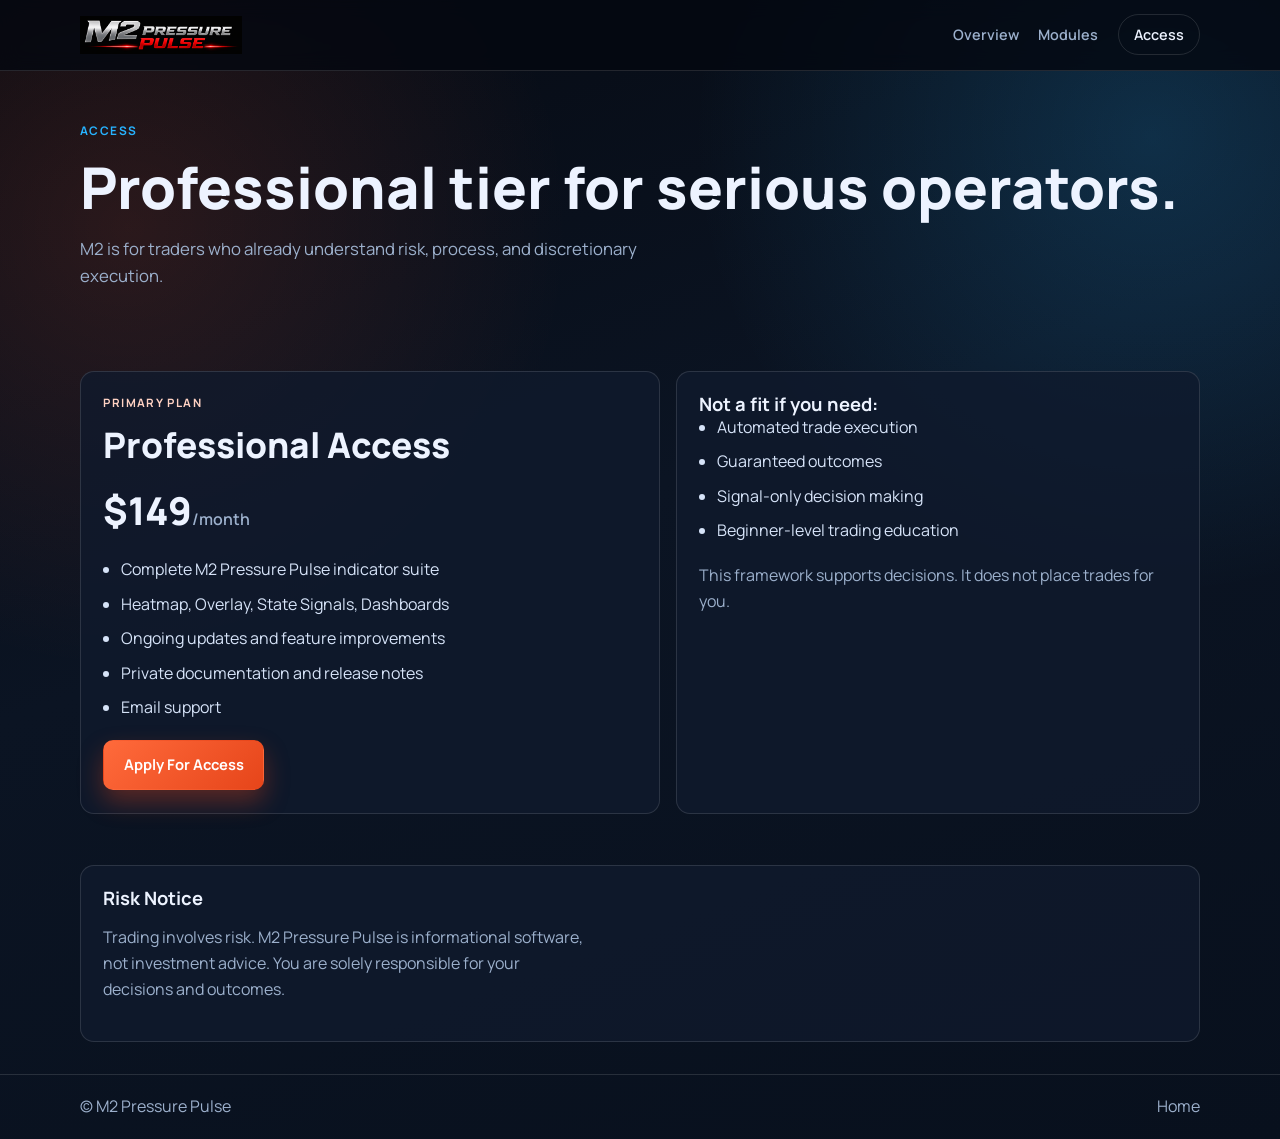
==== commit 1e336949: "Refine layout and alignment with cleaner visual system" ====
--- a/pricing.html
+++ b/pricing.html
@@ -4,83 +4,75 @@
   <meta charset="UTF-8" />
   <meta name="viewport" content="width=device-width, initial-scale=1.0" />
   <title>M2 Pressure Pulse | Access</title>
-  <meta name="description" content="Professional access for the M2 Pressure Pulse TradingView framework." />
+  <meta name="description" content="Professional access for M2 Pressure Pulse." />
   <link rel="preconnect" href="https://fonts.googleapis.com" />
   <link rel="preconnect" href="https://fonts.gstatic.com" crossorigin />
-  <link href="https://fonts.googleapis.com/css2?family=Archivo+Black&family=Space+Grotesk:wght@400;500;600;700&display=swap" rel="stylesheet" />
+  <link href="https://fonts.googleapis.com/css2?family=Manrope:wght@400;500;600;700;800&display=swap" rel="stylesheet" />
   <link rel="stylesheet" href="styles.css" />
 </head>
 <body>
-<div class="aurora" aria-hidden="true"></div>
+  <div class="site-shell">
+    <header class="site-header">
+      <div class="container header-row">
+        <a class="logo" href="index.html">
+          <img src="logo.png" alt="M2 Pressure Pulse" />
+        </a>
+        <nav class="nav">
+          <a href="index.html#overview">Overview</a>
+          <a href="index.html#modules">Modules</a>
+          <a href="pricing.html" class="nav-btn">Access</a>
+        </nav>
+      </div>
+    </header>
 
-<header class="site-header">
-  <div class="header-inner">
-    <a class="logo" href="index.html">
-      <img src="logo.png" alt="M2 Pressure Pulse" />
-    </a>
+    <main>
+      <section class="section container page-intro reveal-up">
+        <p class="eyebrow">Access</p>
+        <h1>Professional tier for serious operators.</h1>
+        <p class="lead">M2 is for traders who already understand risk, process, and discretionary execution.</p>
+      </section>
 
-    <nav class="nav">
-      <a href="index.html#signal-stack">Signal Stack</a>
-      <a href="index.html#framework">Framework</a>
-      <a href="pricing.html" class="nav-cta">Get Access</a>
-    </nav>
+      <section class="section container pricing-layout">
+        <article class="price-card reveal-up">
+          <p class="pill">Primary Plan</p>
+          <h2>Professional Access</h2>
+          <div class="price">$149<span>/month</span></div>
+          <ul>
+            <li>Complete M2 Pressure Pulse indicator suite</li>
+            <li>Heatmap, Overlay, State Signals, Dashboards</li>
+            <li>Ongoing updates and feature improvements</li>
+            <li>Private documentation and release notes</li>
+            <li>Email support</li>
+          </ul>
+          <a class="btn btn-primary" href="#">Apply For Access</a>
+        </article>
+
+        <article class="fit-card reveal-up delay-1">
+          <h3>Not a fit if you need:</h3>
+          <ul>
+            <li>Automated trade execution</li>
+            <li>Guaranteed outcomes</li>
+            <li>Signal-only decision making</li>
+            <li>Beginner-level trading education</li>
+          </ul>
+          <p class="muted">This framework supports decisions. It does not place trades for you.</p>
+        </article>
+      </section>
+
+      <section class="section container legal reveal-up">
+        <h3>Risk Notice</h3>
+        <p class="muted">Trading involves risk. M2 Pressure Pulse is informational software, not investment advice. You are solely responsible for your decisions and outcomes.</p>
+      </section>
+    </main>
+
+    <footer class="site-footer">
+      <div class="container footer-row">
+        <p>&copy; M2 Pressure Pulse</p>
+        <a href="index.html">Home</a>
+      </div>
+    </footer>
   </div>
-</header>
 
-<main>
-  <section class="hero hero-compact">
-    <div class="hero-inner center">
-      <div class="eyebrow reveal">Professional Access</div>
-      <h1 class="reveal-delay">Access is filtered on purpose.</h1>
-      <p class="hero-sub reveal-delay-2">The product is built for experienced traders who can execute with discretion and manage risk responsibly.</p>
-    </div>
-  </section>
-
-  <section class="section pricing-shell">
-    <div class="pricing-grid">
-      <article class="pricing-card hot reveal-on-scroll">
-        <p class="pill">Primary Plan</p>
-        <h2>Professional Access</h2>
-        <div class="price">$149<span>/month</span></div>
-
-        <ul>
-          <li>Complete M2 Pressure Pulse suite</li>
-          <li>Heatmap, Overlay, Signals, Dashboards</li>
-          <li>Ongoing indicator updates</li>
-          <li>Private docs and release notes</li>
-          <li>Email support</li>
-        </ul>
-
-        <a class="btn btn-primary btn-wide" href="#">Apply Now</a>
-      </article>
-
-      <article class="pricing-card muted-card reveal-on-scroll">
-        <h2>Not A Fit If</h2>
-        <ul>
-          <li>You need buy/sell autopilot signals</li>
-          <li>You want plug-and-play trade automation</li>
-          <li>You avoid discretionary decisions</li>
-          <li>You are still learning core market structure</li>
-        </ul>
-
-        <p class="note">This is a decision support framework, not a trading system.</p>
-      </article>
-    </div>
-  </section>
-
-  <section class="section section-panel legal">
-    <h2>Risk Notice</h2>
-    <p class="muted max-text">
-      M2 Pressure Pulse is educational and informational software. It does not provide investment advice,
-      guaranteed outcomes, or execution directives. You are solely responsible for every trading decision.
-    </p>
-  </section>
-</main>
-
-<footer>
-  <p>&copy; M2 Pressure Pulse</p>
-</footer>
-
-<script src="script.js"></script>
+  <script src="script.js"></script>
 </body>
 </html>
--- a/styles.css
+++ b/styles.css
@@ -1,529 +1,306 @@
 :root {
-  --bg: #05070d;
-  --bg-2: #0b1120;
-  --surface: rgba(12, 20, 35, 0.72);
-  --surface-solid: rgba(13, 22, 38, 0.95);
-  --text: #f4f8ff;
-  --muted: #9eafc4;
-  --line: rgba(255, 255, 255, 0.14);
-  --primary: #ff3b2f;
-  --primary-dark: #cf231b;
-  --cyan: #14d4ff;
-  --glow: 0 20px 40px rgba(0, 0, 0, 0.45);
-}
-
-* {
-  box-sizing: border-box;
-}
-
-html {
-  scroll-behavior: smooth;
-}
+  --bg: #070b14;
+  --bg-soft: #0f1728;
+  --panel: rgba(16, 26, 46, 0.78);
+  --panel-solid: #111d33;
+  --text: #edf3ff;
+  --muted: #9cb0cc;
+  --line: rgba(255, 255, 255, 0.12);
+  --accent: #ff5a2f;
+  --accent-2: #27b3ff;
+}
+
+* { box-sizing: border-box; }
+
+html { scroll-behavior: smooth; }
 
 body {
   margin: 0;
-  background: radial-gradient(circle at 20% 10%, #0f1932 0%, #05070d 50%) no-repeat;
+  font-family: "Manrope", "Segoe UI", sans-serif;
   color: var(--text);
-  font-family: "Space Grotesk", "Segoe UI", sans-serif;
+  background:
+    radial-gradient(circle at 90% 12%, rgba(39, 179, 255, 0.18), transparent 30%),
+    radial-gradient(circle at 10% 20%, rgba(255, 90, 47, 0.14), transparent 30%),
+    linear-gradient(160deg, #060a12, #0b1423 45%, #08101d);
   line-height: 1.6;
 }
 
-.aurora {
-  position: fixed;
-  inset: 0;
-  pointer-events: none;
-  z-index: -1;
-  background:
-    radial-gradient(circle at 85% 10%, rgba(20, 212, 255, 0.16), transparent 36%),
-    radial-gradient(circle at 10% 35%, rgba(255, 59, 47, 0.17), transparent 42%),
-    linear-gradient(165deg, rgba(5, 7, 13, 1) 10%, rgba(7, 11, 21, 1) 75%);
+.container {
+  width: min(1120px, calc(100% - 2rem));
+  margin: 0 auto;
 }
 
 .site-header {
   position: sticky;
   top: 0;
-  z-index: 10;
+  z-index: 20;
+  backdrop-filter: blur(10px);
+  background: rgba(4, 8, 16, 0.82);
   border-bottom: 1px solid var(--line);
-  background: rgba(3, 5, 10, 0.8);
-  backdrop-filter: blur(10px);
-}
-
-.header-inner {
-  max-width: 1140px;
-  margin: 0 auto;
-  padding: 0.95rem 1.2rem;
+}
+
+.header-row {
   display: flex;
+  justify-content: space-between;
   align-items: center;
-  justify-content: space-between;
-}
-
-.logo img {
-  height: 40px;
-}
-
-.nav {
-  display: flex;
-  gap: 1.1rem;
-  align-items: center;
-}
+  padding: 0.9rem 0;
+}
+
+.logo img { height: 38px; display: block; }
+
+.nav { display: flex; align-items: center; gap: 1.2rem; }
 
 .nav a {
   color: var(--muted);
   text-decoration: none;
-  font-size: 0.88rem;
-  letter-spacing: 0.04em;
-  text-transform: uppercase;
+  font-size: 0.9rem;
   font-weight: 600;
 }
 
-.nav a:hover {
-  color: var(--text);
-}
-
-.nav-cta {
-  padding: 0.5rem 0.9rem;
+.nav a:hover { color: var(--text); }
+
+.nav-btn {
+  padding: 0.5rem 0.95rem;
   border: 1px solid var(--line);
   border-radius: 999px;
-  color: var(--text);
-}
-
-main {
-  overflow: hidden;
+  color: var(--text) !important;
 }
 
 .hero {
-  max-width: 1140px;
-  margin: 0 auto;
-  padding: 4.6rem 1.2rem 2.8rem;
-  display: grid;
-  gap: 2.8rem;
-  grid-template-columns: 1.1fr 0.9fr;
+  padding: 4rem 0 2.5rem;
+  display: grid;
+  grid-template-columns: 1.05fr 0.95fr;
+  gap: 2.2rem;
   align-items: center;
 }
 
-.hero-compact {
-  grid-template-columns: 1fr;
-  padding-bottom: 1.6rem;
-}
-
-.hero-inner.center {
-  text-align: center;
-  max-width: 760px;
-  margin: 0 auto;
-}
-
 .eyebrow {
-  color: var(--cyan);
+  margin: 0 0 0.8rem;
   text-transform: uppercase;
-  letter-spacing: 0.14em;
-  font-size: 0.73rem;
+  letter-spacing: 0.12em;
+  font-size: 0.74rem;
+  color: var(--accent-2);
   font-weight: 700;
-  margin-bottom: 0.9rem;
-}
-
-h1,
-h2,
-h3 {
-  margin: 0;
-  line-height: 1.06;
-}
-
-h1 {
-  font-family: "Archivo Black", sans-serif;
-  font-size: clamp(2.2rem, 5.6vw, 4.25rem);
-  letter-spacing: 0.01em;
-  text-transform: uppercase;
-}
-
-h1 span {
-  color: #c2d5f3;
-  display: inline-block;
-}
-
-.hero-sub {
+}
+
+h1, h2, h3 { margin: 0; line-height: 1.15; }
+
+h1 { font-size: clamp(2rem, 4.5vw, 3.6rem); font-weight: 800; }
+
+h2 { font-size: clamp(1.45rem, 3vw, 2.2rem); font-weight: 800; }
+
+h3 { font-size: 1.15rem; font-weight: 700; }
+
+.lead {
+  margin-top: 1rem;
   color: var(--muted);
-  max-width: 640px;
-  margin: 1.2rem 0 0;
-  font-size: 1.03rem;
+  max-width: 58ch;
+  font-size: 1.05rem;
 }
 
 .hero-actions {
   display: flex;
-  gap: 0.8rem;
-  margin-top: 2rem;
+  gap: 0.75rem;
+  margin-top: 1.8rem;
   flex-wrap: wrap;
 }
 
-.hero-art {
-  position: relative;
-}
+.btn {
+  display: inline-block;
+  text-decoration: none;
+  font-weight: 700;
+  border-radius: 10px;
+  padding: 0.78rem 1.2rem;
+  border: 1px solid transparent;
+  font-size: 0.92rem;
+}
+
+.btn-primary {
+  color: #fff;
+  background: linear-gradient(135deg, #ff6a3b, #e6451a);
+  box-shadow: 0 12px 24px rgba(230, 69, 26, 0.35);
+}
+
+.btn-secondary {
+  border-color: var(--line);
+  color: var(--text);
+  background: rgba(255,255,255,0.03);
+}
+
+.hero-stats {
+  margin-top: 1.8rem;
+  display: grid;
+  grid-template-columns: repeat(3, minmax(0, 1fr));
+  gap: 0.75rem;
+}
+
+.hero-stats article {
+  border: 1px solid var(--line);
+  background: rgba(255,255,255,0.02);
+  border-radius: 12px;
+  padding: 0.85rem;
+}
+
+.hero-stats h3 { font-size: 1.2rem; }
+.hero-stats p { margin: 0.35rem 0 0; color: var(--muted); font-size: 0.86rem; }
+
+.hero-media { min-width: 0; }
 
 .hero-frame {
   border: 1px solid var(--line);
-  border-radius: 18px;
-  padding: 0.8rem;
-  background: linear-gradient(180deg, rgba(255, 255, 255, 0.09), rgba(255, 255, 255, 0.02));
-  box-shadow: var(--glow);
+  border-radius: 16px;
+  padding: 0.75rem;
+  background: var(--panel);
 }
 
 .hero-frame img {
   width: 100%;
-  border-radius: 12px;
+  height: auto;
   display: block;
-}
-
-.pulse {
-  position: absolute;
-  border: 1px solid rgba(20, 212, 255, 0.35);
-  border-radius: 999px;
-  animation: pulse 3.2s ease-out infinite;
-}
-
-.pulse-a {
-  width: 70px;
-  height: 70px;
-  top: -16px;
-  right: -12px;
-}
-
-.pulse-b {
-  width: 44px;
-  height: 44px;
-  bottom: 22px;
-  left: -16px;
-  animation-delay: 0.7s;
-}
-
-.ticker-wrap {
+  border-radius: 11px;
+}
+
+.section { padding: 3.2rem 0; }
+
+.section-head { margin-bottom: 1.4rem; }
+
+.section-head.split {
+  display: grid;
+  grid-template-columns: 1fr auto;
+  gap: 1.5rem;
+  align-items: end;
+}
+
+.muted { color: var(--muted); max-width: 48ch; }
+
+.feature-grid {
+  display: grid;
+  grid-template-columns: repeat(3, minmax(0, 1fr));
+  gap: 0.9rem;
+}
+
+.panel,
+.module-card,
+.price-card,
+.fit-card,
+.cta-block,
+.legal {
+  border: 1px solid var(--line);
+  border-radius: 14px;
+  background: var(--panel);
+}
+
+.panel,
+.module-card { padding: 1.2rem; }
+
+.panel p,
+.module-card p { margin: 0.55rem 0 0; color: var(--muted); }
+
+.module-grid {
+  display: grid;
+  grid-template-columns: repeat(2, minmax(0, 1fr));
+  gap: 0.9rem;
+}
+
+.module-card span {
+  display: inline-block;
+  font-size: 0.78rem;
+  font-weight: 700;
+  color: var(--accent);
+  letter-spacing: 0.08em;
+}
+
+.cta-block {
+  text-align: center;
+  padding: 2.1rem;
+  background: linear-gradient(180deg, rgba(39,179,255,0.1), rgba(255,90,47,0.08));
+}
+
+.cta-block p { color: var(--muted); max-width: 60ch; margin: 0.9rem auto 1.3rem; }
+
+.site-footer {
   border-top: 1px solid var(--line);
-  border-bottom: 1px solid var(--line);
-  overflow: hidden;
-  background: rgba(10, 16, 29, 0.8);
-}
-
-.ticker-track {
-  display: inline-flex;
-  gap: 2.5rem;
-  white-space: nowrap;
-  padding: 0.65rem 0;
-  min-width: 100%;
-  animation: slide 20s linear infinite;
-}
-
-.ticker-track span {
-  color: #d6e3f7;
-  font-size: 0.82rem;
-  letter-spacing: 0.08em;
-  text-transform: uppercase;
-}
-
-.section {
-  max-width: 1140px;
-  margin: 0 auto;
-  padding: 4rem 1.2rem;
-}
-
-.section-head {
-  max-width: 700px;
-  margin-bottom: 1.6rem;
-}
-
-.section-kicker {
-  margin: 0 0 0.75rem;
-  font-size: 0.74rem;
-  font-weight: 700;
-  letter-spacing: 0.13em;
-  color: var(--cyan);
-  text-transform: uppercase;
-}
-
-h2 {
-  font-family: "Archivo Black", sans-serif;
-  text-transform: uppercase;
-  letter-spacing: 0.01em;
-  font-size: clamp(1.8rem, 4vw, 2.8rem);
-}
-
-.stack-grid {
-  display: grid;
-  grid-template-columns: repeat(2, minmax(0, 1fr));
+  margin-top: 2rem;
+}
+
+.footer-row {
+  padding: 1.2rem 0;
+  display: flex;
+  justify-content: space-between;
+  align-items: center;
+}
+
+.footer-row p { margin: 0; color: var(--muted); }
+.footer-row a { color: var(--muted); text-decoration: none; }
+
+.page-intro { padding-top: 3.2rem; padding-bottom: 0.8rem; }
+
+.pricing-layout {
+  display: grid;
+  grid-template-columns: 1.05fr 0.95fr;
   gap: 1rem;
 }
 
-.stack-card {
-  background: var(--surface);
-  border: 1px solid var(--line);
-  border-radius: 15px;
-  padding: 1.4rem;
-  box-shadow: var(--glow);
-}
-
-.stack-id {
-  margin: 0;
-  color: #ff8d85;
-  font-size: 0.78rem;
-  letter-spacing: 0.12em;
-  font-weight: 700;
-}
-
-.stack-card h3 {
-  margin-top: 0.4rem;
-  font-size: 1.4rem;
-}
-
-.stack-card p {
-  margin-top: 0.55rem;
-  color: var(--muted);
-}
-
-.section-panel {
-  border-top: 1px solid var(--line);
-  border-bottom: 1px solid var(--line);
-  background: linear-gradient(180deg, rgba(11, 17, 32, 0.4), rgba(11, 17, 32, 0.72));
-}
-
-.framework-grid {
-  display: grid;
-  grid-template-columns: 1.1fr 0.9fr;
-  gap: 1.2rem;
-  align-items: start;
-}
-
-.muted {
-  color: var(--muted);
-}
-
-.checklist {
-  list-style: none;
-  padding: 0;
-  margin: 0;
-  display: grid;
-  gap: 0.75rem;
-}
-
-.checklist li {
-  padding: 0.85rem 0.95rem;
-  border: 1px solid var(--line);
-  border-radius: 12px;
-  background: rgba(255, 255, 255, 0.02);
-}
-
-.cta-panel {
-  text-align: center;
-  max-width: 860px;
-}
-
-.cta-panel p {
-  color: var(--muted);
-  margin: 0.95rem auto 1.4rem;
-}
-
-.btn {
-  text-decoration: none;
-  border-radius: 999px;
-  font-size: 0.92rem;
-  font-weight: 700;
-  text-transform: uppercase;
-  letter-spacing: 0.06em;
-  padding: 0.84rem 1.45rem;
-  border: 1px solid transparent;
-  display: inline-block;
-}
-
-.btn-primary {
-  color: #fff;
-  background: linear-gradient(125deg, var(--primary), var(--primary-dark));
-  box-shadow: 0 10px 24px rgba(255, 59, 47, 0.32);
-}
-
-.btn-ghost {
-  color: var(--text);
-  border-color: var(--line);
-  background: rgba(255, 255, 255, 0.02);
-}
-
-.btn-wide {
-  min-width: 240px;
-  text-align: center;
-}
-
-.pricing-shell {
-  padding-top: 1.8rem;
-}
-
-.pricing-grid {
-  display: grid;
-  grid-template-columns: 1fr 1fr;
-  gap: 1rem;
-}
-
-.pricing-card {
-  background: var(--surface-solid);
-  border: 1px solid var(--line);
-  border-radius: 16px;
-  padding: 1.6rem;
-  box-shadow: var(--glow);
-}
-
-.pricing-card.hot {
-  background: linear-gradient(185deg, rgba(255, 59, 47, 0.19), rgba(11, 17, 32, 0.96));
-}
+.price-card,
+.fit-card,
+.legal { padding: 1.4rem; }
 
 .pill {
   margin: 0 0 0.8rem;
   font-size: 0.72rem;
+  letter-spacing: 0.12em;
+  color: #ffd2c3;
+  text-transform: uppercase;
   font-weight: 700;
-  letter-spacing: 0.13em;
-  text-transform: uppercase;
-  color: #ffd1cc;
 }
 
 .price {
-  font-family: "Archivo Black", sans-serif;
-  font-size: 2.5rem;
-  margin: 0.85rem 0 1rem;
-}
-
-.price span {
-  font-family: "Space Grotesk", sans-serif;
-  font-size: 1rem;
-  color: var(--muted);
-}
-
-.pricing-card ul {
-  margin: 0;
-  padding-left: 1.2rem;
-}
-
-.pricing-card li {
-  margin-bottom: 0.6rem;
-  color: #d7e2f2;
-}
-
-.muted-card {
-  background: rgba(11, 17, 32, 0.85);
-}
-
-.note {
-  margin: 1rem 0 0;
-  color: var(--muted);
-}
-
-.legal {
-  text-align: center;
-}
-
-.max-text {
-  max-width: 760px;
-  margin: 1rem auto 0;
-}
-
-footer {
-  border-top: 1px solid var(--line);
-  color: var(--muted);
-  text-align: center;
-  padding: 2rem 1rem;
-}
-
-.reveal,
-.reveal-delay,
-.reveal-delay-2,
-.reveal-on-scroll {
-  opacity: 0;
-  transform: translateY(16px);
-}
-
-.reveal {
-  animation: reveal 0.55s ease forwards;
-}
-
-.reveal-delay {
-  animation: reveal 0.55s 0.12s ease forwards;
-}
-
-.reveal-delay-2 {
-  animation: reveal 0.55s 0.24s ease forwards;
-}
-
-.reveal-on-scroll.visible {
-  opacity: 1;
-  transform: translateY(0);
-  transition: opacity 0.45s ease, transform 0.45s ease;
-}
-
-@keyframes reveal {
-  to {
-    opacity: 1;
-    transform: translateY(0);
-  }
-}
-
-@keyframes pulse {
-  0% {
-    transform: scale(0.7);
-    opacity: 0.7;
-  }
-  100% {
-    transform: scale(1.5);
-    opacity: 0;
-  }
-}
-
-@keyframes slide {
-  from {
-    transform: translateX(0);
-  }
-  to {
-    transform: translateX(-50%);
-  }
-}
-
-@media (max-width: 940px) {
+  margin: 0.9rem 0 1rem;
+  font-size: 2.4rem;
+  font-weight: 800;
+}
+
+.price span { font-size: 1rem; color: var(--muted); font-weight: 600; }
+
+.price-card ul,
+.fit-card ul { margin: 0 0 1.2rem; padding-left: 1.1rem; }
+
+.price-card li,
+.fit-card li { margin-bottom: 0.55rem; color: #d6e3f8; }
+
+.reveal-up { opacity: 0; transform: translateY(14px); transition: opacity 0.45s ease, transform 0.45s ease; }
+.reveal-up.visible { opacity: 1; transform: translateY(0); }
+.delay-1 { transition-delay: 0.12s; }
+.delay-2 { transition-delay: 0.2s; }
+
+@media (max-width: 960px) {
   .hero,
-  .stack-grid,
-  .framework-grid,
-  .pricing-grid {
+  .feature-grid,
+  .module-grid,
+  .pricing-layout,
+  .section-head.split {
     grid-template-columns: 1fr;
   }
 
-  .hero {
-    padding-top: 3.4rem;
+  .hero-stats { grid-template-columns: 1fr; }
+}
+
+@media (max-width: 640px) {
+  .container { width: min(1120px, calc(100% - 1.2rem)); }
+
+  .header-row { gap: 0.8rem; }
+
+  .nav {
+    gap: 0.6rem;
+    flex-wrap: wrap;
+    justify-content: flex-end;
   }
 
-  .nav {
-    gap: 0.55rem;
-  }
-
-  .nav a {
-    font-size: 0.74rem;
-  }
-}
-
-@media (max-width: 640px) {
-  .header-inner {
-    padding: 0.8rem 0.85rem;
-  }
-
-  .logo img {
-    height: 33px;
-  }
-
-  .section,
-  .hero {
-    padding-left: 0.85rem;
-    padding-right: 0.85rem;
-  }
-
-  .hero-actions {
-    flex-direction: column;
-  }
-
-  .btn {
-    width: 100%;
-    text-align: center;
-  }
-
-  .ticker-track span {
-    font-size: 0.74rem;
-  }
+  .nav a { font-size: 0.8rem; }
+
+  .hero { padding-top: 2.6rem; }
+
+  .hero-actions .btn { width: 100%; text-align: center; }
+
+  .footer-row { flex-direction: column; gap: 0.5rem; }
 }
